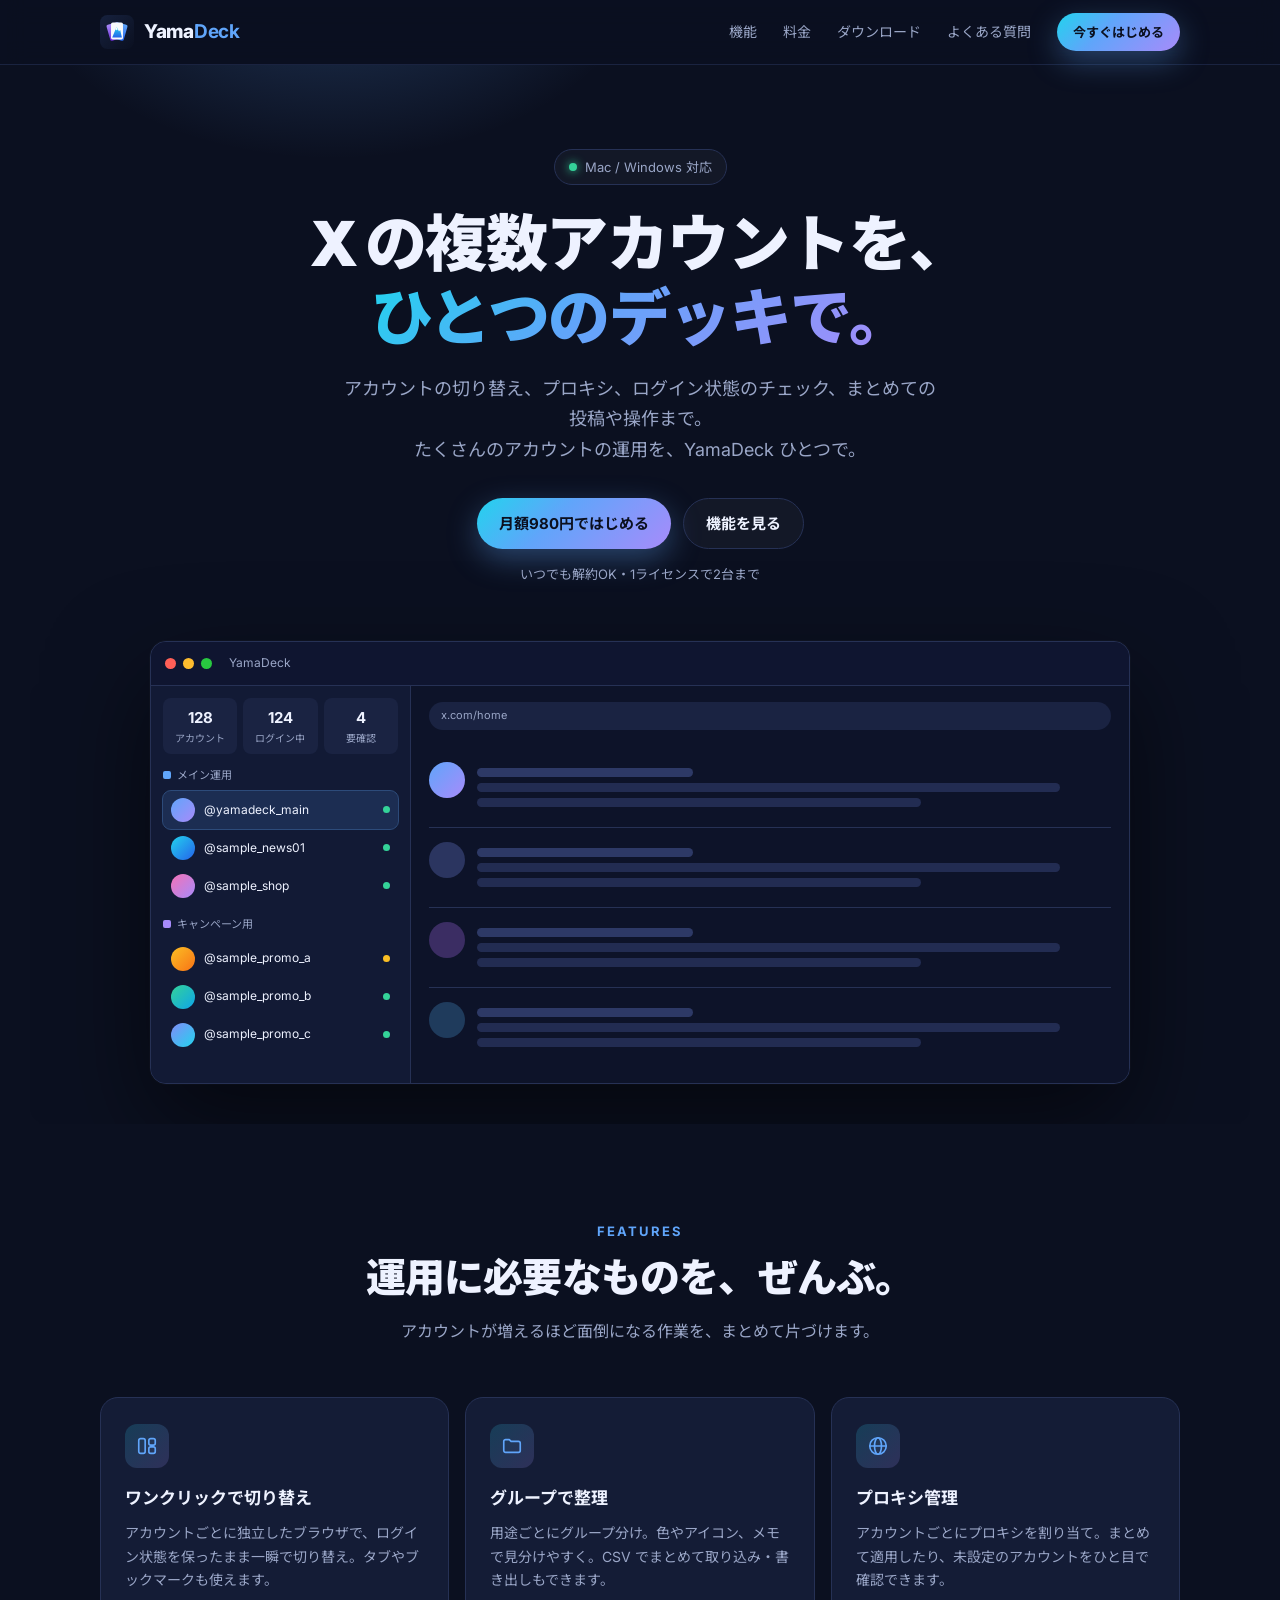
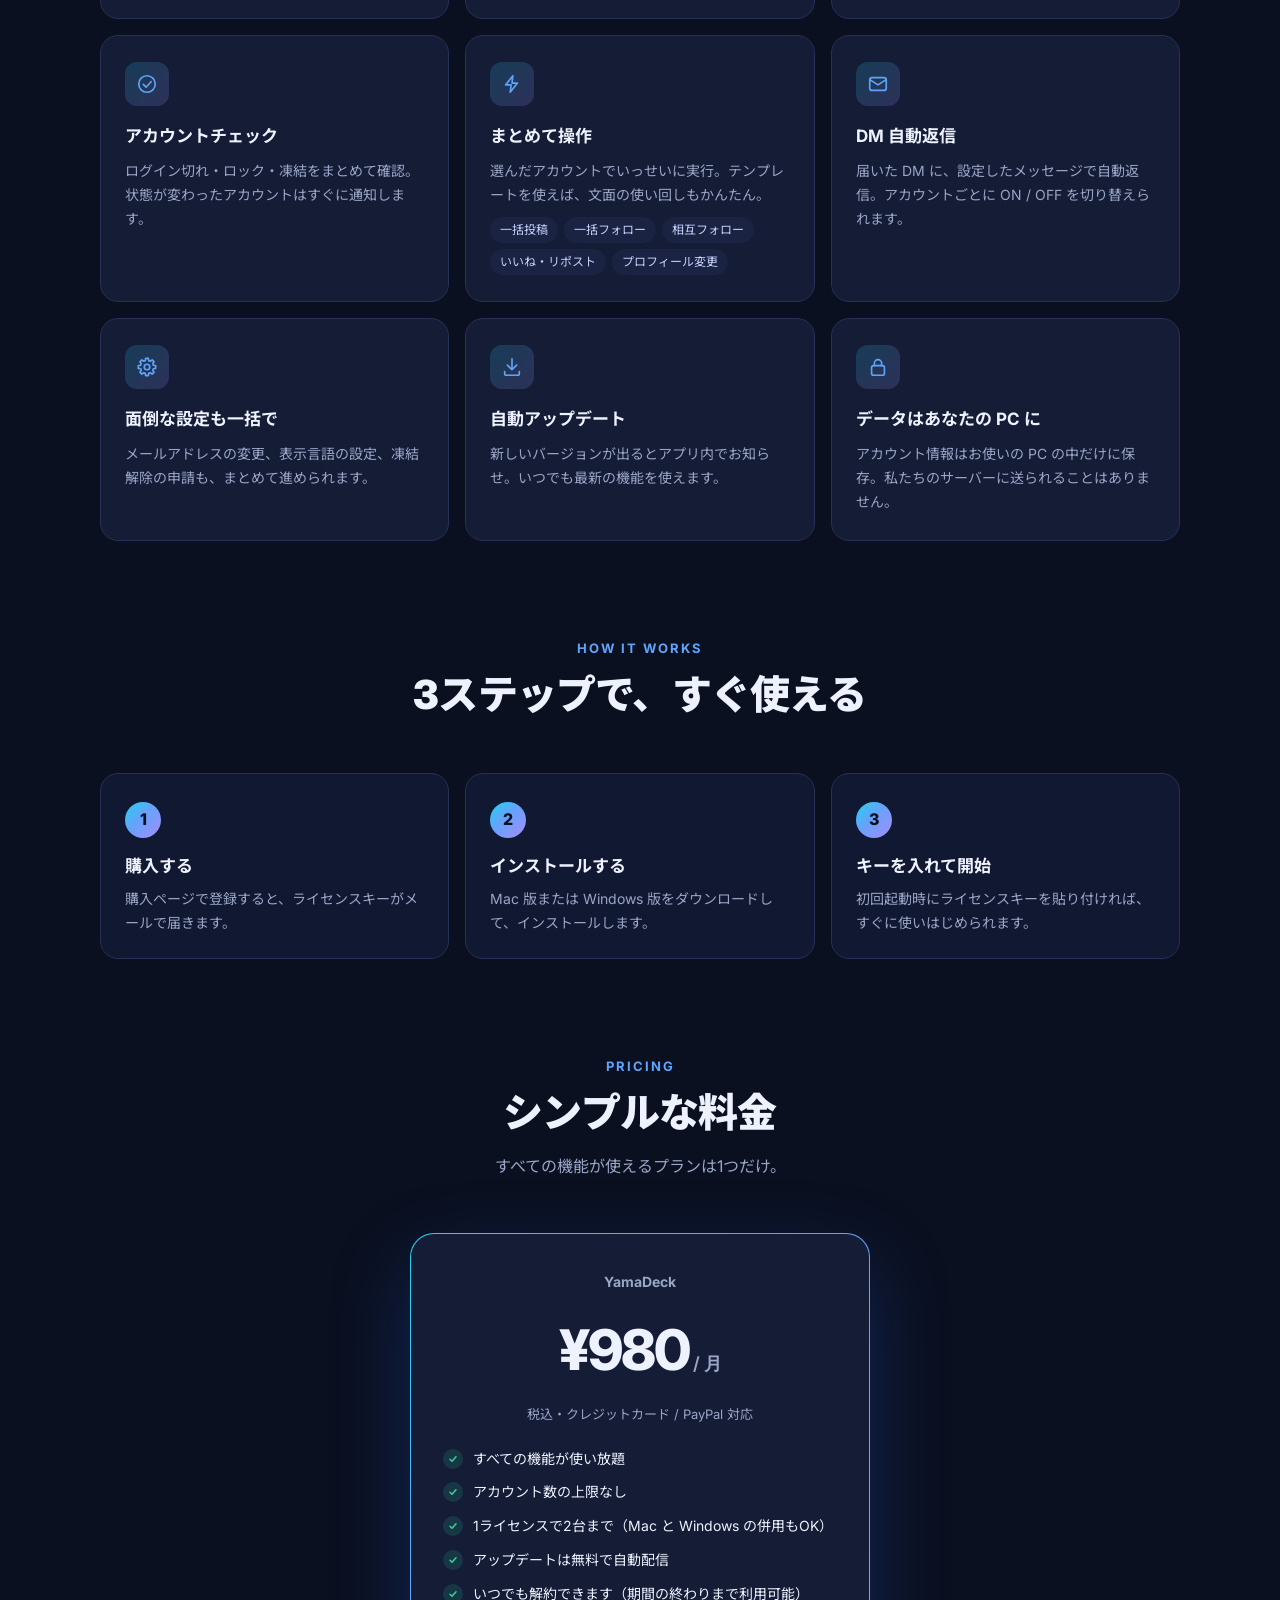
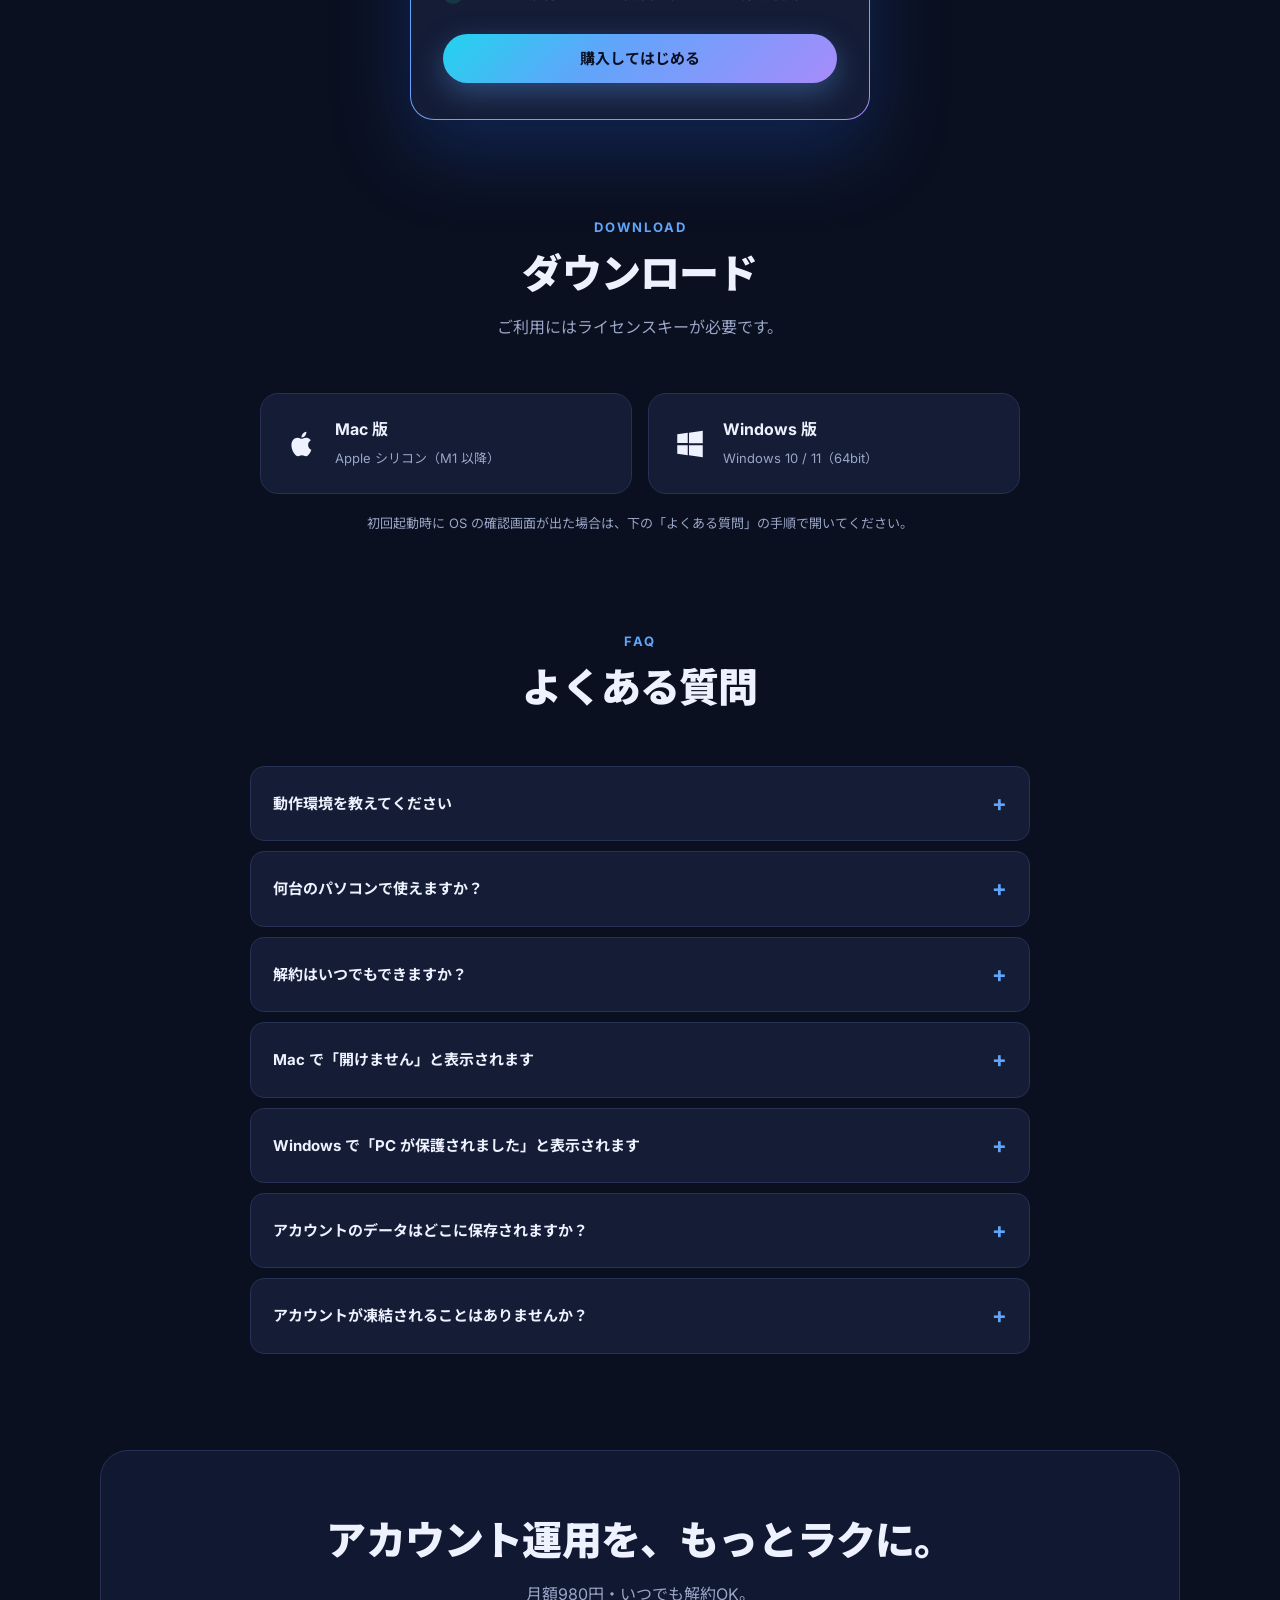
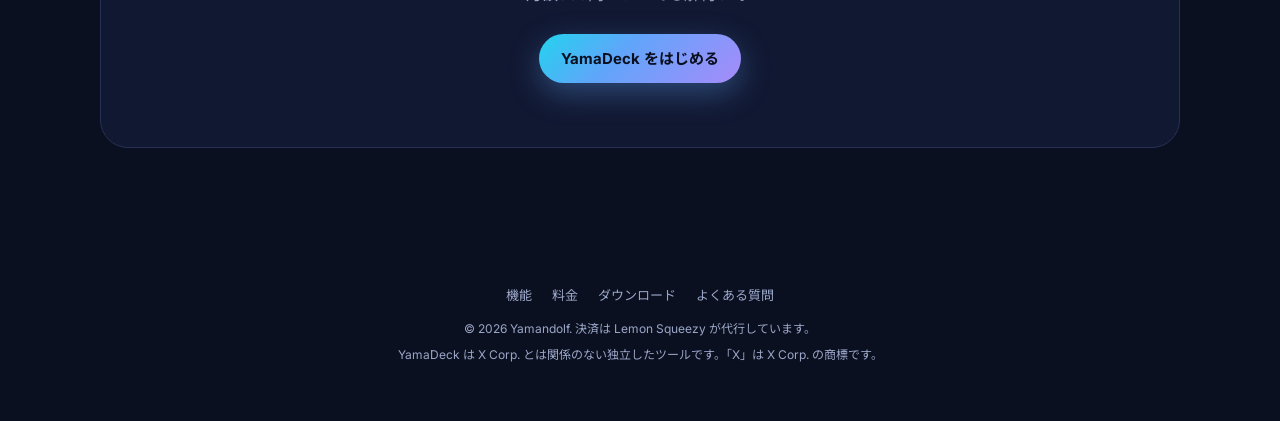
==== index.html @ 0f922090 "YamaDeck 紹介ページを追加 Co-Authored-By: Claude Opus 5.5 <noreply@anthropic.com>" ====
<!doctype html>
<html lang="ja">
<head>
  <meta charset="utf-8" />
  <meta name="viewport" content="width=device-width, initial-scale=1" />
  <title>YamaDeck｜X の複数アカウントを、ひとつのデッキで。</title>
  <meta name="description" content="YamaDeck は X（旧Twitter）の複数アカウントをまとめて管理できるデスクトップアプリです。アカウントごとに独立したブラウザ、プロキシ管理、アカウントチェック、一括投稿・一括操作に対応。月額980円。" />

  <!-- X（Twitter）・SNS でリンクを貼ったときのカード表示 -->
  <meta property="og:type" content="website" />
  <meta property="og:title" content="YamaDeck｜X の複数アカウントを、ひとつのデッキで。" />
  <meta property="og:description" content="アカウント切り替え・プロキシ・アカウントチェック・一括操作をひとつのアプリに。Mac / Windows 対応、月額980円。" />
  <meta property="og:url" content="https://yamatobusiness.github.io/yamadeck/" />
  <meta property="og:image" content="https://yamatobusiness.github.io/yamadeck/og.png" />
  <meta name="twitter:card" content="summary_large_image" />
  <link rel="icon" type="image/png" href="icon.png" />

  <link rel="preconnect" href="https://fonts.googleapis.com" />
  <link rel="preconnect" href="https://fonts.gstatic.com" crossorigin />
  <link href="https://fonts.googleapis.com/css2?family=Inter:wght@500;700;800&family=Noto+Sans+JP:wght@400;500;700;900&display=swap" rel="stylesheet" />

  <style>
    :root {
      --bg: #0b1020;
      --bg-2: #111832;
      --panel: #141c36;
      --panel-2: #1a2342;
      --line: #263155;
      --text: #eef2ff;
      --sub: #9aa6c7;
      --blue: #60a5fa;
      --blue-d: #2563eb;
      --violet: #a78bfa;
      --cyan: #22d3ee;
      --green: #34d399;
      --grad: linear-gradient(135deg, #22d3ee 0%, #60a5fa 40%, #a78bfa 100%);
      --radius: 18px;
      --maxw: 1120px;
    }
    * { box-sizing: border-box; }
    html { scroll-behavior: smooth; }
    body {
      margin: 0;
      background: var(--bg);
      color: var(--text);
      font-family: "Inter", "Noto Sans JP", -apple-system, BlinkMacSystemFont, "Hiragino Sans", "Segoe UI", sans-serif;
      line-height: 1.7;
      -webkit-font-smoothing: antialiased;
    }
    a { color: inherit; text-decoration: none; }
    /* 日本語の見出しを文節で改行（対応ブラウザのみ） */
    h1, h2, h3, .lead, .sec-head p { word-break: auto-phrase; }
    img { max-width: 100%; display: block; }
    .wrap { max-width: var(--maxw); margin: 0 auto; padding: 0 20px; }

    /* ── ヘッダー ───────────────────────────── */
    header {
      position: sticky; top: 0; z-index: 10;
      background: rgba(11, 16, 32, .78);
      backdrop-filter: blur(12px);
      border-bottom: 1px solid rgba(38, 49, 85, .6);
    }
    .nav { display: flex; align-items: center; justify-content: space-between; height: 64px; }
    .brand { display: flex; align-items: center; gap: 10px; font-weight: 800; font-size: 19px; letter-spacing: -.3px; }
    .brand img { width: 34px; height: 34px; }
    .brand b { color: var(--blue); }
    .nav-links { display: flex; align-items: center; gap: 26px; font-size: 14px; color: var(--sub); }
    .nav-links a:hover { color: var(--text); }
    .btn {
      display: inline-flex; align-items: center; justify-content: center; gap: 8px;
      padding: 12px 22px; border-radius: 999px; font-weight: 700; font-size: 15px;
      transition: transform .15s, box-shadow .15s, background .15s;
      white-space: nowrap;
    }
    .btn:hover { transform: translateY(-1px); }
    .btn-primary { background: var(--grad); color: #0b1020; box-shadow: 0 10px 30px rgba(96, 165, 250, .35); }
    .btn-primary:hover { box-shadow: 0 14px 36px rgba(96, 165, 250, .5); }
    .btn-ghost { border: 1px solid var(--line); color: var(--text); background: rgba(255,255,255,.03); }
    .btn-ghost:hover { background: rgba(255,255,255,.07); }
    .btn-sm { padding: 8px 16px; font-size: 13px; }
    .btn svg { width: 18px; height: 18px; }

    /* ── ヒーロー ───────────────────────────── */
    .hero { position: relative; overflow: hidden; padding: 84px 0 40px; }
    .hero::before {
      content: ""; position: absolute; inset: -40% -10% auto; height: 760px; z-index: -1;
      background:
        radial-gradient(closest-side at 30% 40%, rgba(96,165,250,.28), transparent 70%),
        radial-gradient(closest-side at 72% 30%, rgba(167,139,250,.24), transparent 70%);
    }
    .hero-grid { display: grid; grid-template-columns: 1fr; gap: 48px; align-items: center; text-align: center; }
    .pill {
      display: inline-flex; align-items: center; gap: 8px;
      padding: 6px 14px; border-radius: 999px; font-size: 13px; color: var(--sub);
      border: 1px solid var(--line); background: rgba(255,255,255,.03);
    }
    .pill i { width: 8px; height: 8px; border-radius: 50%; background: var(--green); box-shadow: 0 0 10px var(--green); }
    h1 {
      margin: 22px 0 18px; font-size: clamp(27px, 7vw, 62px); line-height: 1.2;
      font-weight: 900; letter-spacing: -1.5px;
    }
    h1 .g { background: var(--grad); -webkit-background-clip: text; background-clip: text; color: transparent; }
    .lead { margin: 0 auto; max-width: 640px; color: var(--sub); font-size: clamp(15px, 2vw, 18px); }
    .cta { display: flex; flex-wrap: wrap; justify-content: center; gap: 12px; margin-top: 32px; }
    .cta-note { margin-top: 14px; font-size: 13px; color: var(--sub); }

    /* アプリ画面のイメージ（実データではなくサンプル） */
    .mock {
      width: 100%; margin: 8px auto 0; max-width: 980px; text-align: left;
      border-radius: 16px; overflow: hidden; border: 1px solid var(--line);
      background: var(--panel); box-shadow: 0 40px 100px rgba(0,0,0,.55), 0 0 0 1px rgba(255,255,255,.02);
    }
    .mock-bar { display: flex; align-items: center; gap: 7px; padding: 11px 14px; background: #0f1530; border-bottom: 1px solid var(--line); }
    .mock-bar span { width: 11px; height: 11px; border-radius: 50%; background: #3a4468; }
    .mock-bar span:nth-child(1) { background: #ff5f57; } .mock-bar span:nth-child(2) { background: #febc2e; } .mock-bar span:nth-child(3) { background: #28c840; }
    .mock-bar em { margin-left: 10px; font-style: normal; font-size: 12px; color: var(--sub); }
    .mock-body { display: grid; grid-template-columns: 260px 1fr; min-height: 380px; }
    .mock-side { border-right: 1px solid var(--line); padding: 12px; background: #121a35; }
    .mock-stats { display: flex; gap: 6px; margin-bottom: 12px; }
    .mock-stats div { flex: 1; text-align: center; padding: 7px 0; border-radius: 8px; background: var(--panel-2); font-size: 10px; color: var(--sub); }
    .mock-stats b { display: block; font-size: 15px; color: var(--text); font-family: Inter, sans-serif; }
    .mock-group { margin: 10px 0 6px; font-size: 11px; color: var(--sub); display: flex; align-items: center; gap: 6px; }
    .mock-group::before { content: ""; width: 8px; height: 8px; border-radius: 2px; background: var(--g, var(--blue)); }
    .mock-acc { display: flex; align-items: center; gap: 9px; padding: 7px 8px; border-radius: 8px; font-size: 12px; }
    .mock-acc.on { background: rgba(96,165,250,.14); outline: 1px solid rgba(96,165,250,.35); }
    .mock-acc .av { width: 24px; height: 24px; border-radius: 50%; background: var(--a, #334); flex-shrink: 0; }
    .mock-acc .nm { flex: 1; min-width: 0; overflow: hidden; text-overflow: ellipsis; white-space: nowrap; }
    .mock-acc .st { width: 7px; height: 7px; border-radius: 50%; background: var(--green); }
    .mock-acc .st.warn { background: #fbbf24; }
    .mock-main { padding: 16px 18px; background: #0d1329; }
    .mock-url { height: 28px; border-radius: 999px; background: var(--panel-2); margin-bottom: 18px; display: flex; align-items: center; padding: 0 12px; font-size: 11px; color: var(--sub); }
    .sk { border-bottom: 1px solid var(--line); padding: 14px 0; display: flex; gap: 12px; }
    .sk .av { width: 36px; height: 36px; border-radius: 50%; background: var(--a, #2b3560); flex-shrink: 0; }
    .sk .ln { flex: 1; }
    .sk .ln i { display: block; height: 9px; border-radius: 5px; background: #222c52; margin: 6px 0; }
    .sk .ln i:first-child { width: 34%; background: #2d3966; }
    .sk .ln i:nth-child(2) { width: 92%; } .sk .ln i:nth-child(3) { width: 70%; }

    /* ── セクション共通 ─────────────────────── */
    section { padding: 96px 0; }
    .sec-head { text-align: center; max-width: 720px; margin: 0 auto 52px; }
    .eyebrow { font-size: 13px; font-weight: 700; letter-spacing: 2px; color: var(--blue); text-transform: uppercase; font-family: Inter, sans-serif; }
    h2 { margin: 10px 0 14px; font-size: clamp(26px, 4vw, 40px); line-height: 1.3; font-weight: 900; letter-spacing: -.8px; }
    .sec-head p { margin: 0; color: var(--sub); }

    /* 機能 */
    .features { display: grid; grid-template-columns: repeat(3, 1fr); gap: 16px; }
    @media (max-width: 960px) { .features { grid-template-columns: repeat(2, 1fr); } }
    @media (max-width: 620px) { .features { grid-template-columns: 1fr; } }
    .feat {
      padding: 26px 24px; border-radius: var(--radius); background: var(--panel);
      border: 1px solid var(--line); transition: border-color .2s, transform .2s;
    }
    .feat:hover { border-color: rgba(96,165,250,.5); transform: translateY(-2px); }
    .feat .ic {
      width: 44px; height: 44px; border-radius: 12px; display: grid; place-items: center; margin-bottom: 16px;
      background: linear-gradient(135deg, rgba(34,211,238,.18), rgba(167,139,250,.18)); color: var(--blue);
    }
    .feat .ic svg { width: 22px; height: 22px; }
    .feat h3 { margin: 0 0 8px; font-size: 17px; }
    .feat p { margin: 0; font-size: 14px; color: var(--sub); }
    .feat ul { margin: 10px 0 0; padding: 0; list-style: none; display: flex; flex-wrap: wrap; gap: 6px; }
    .feat li { font-size: 12px; padding: 3px 10px; border-radius: 999px; background: var(--panel-2); color: #c7d2fe; }

    /* 手順 */
    .steps { display: grid; grid-template-columns: repeat(auto-fit, minmax(240px, 1fr)); gap: 16px; counter-reset: s; }
    .step { position: relative; padding: 28px 24px 24px; border-radius: var(--radius); background: var(--bg-2); border: 1px solid var(--line); }
    .step::before {
      counter-increment: s; content: counter(s);
      display: grid; place-items: center; width: 36px; height: 36px; border-radius: 50%;
      background: var(--grad); color: #0b1020; font-weight: 800; font-family: Inter, sans-serif; margin-bottom: 14px;
    }
    .step h3 { margin: 0 0 6px; font-size: 17px; }
    .step p { margin: 0; color: var(--sub); font-size: 14px; }

    /* 料金 */
    .price-card {
      max-width: 460px; margin: 0 auto; padding: 36px 32px; border-radius: 24px; text-align: center;
      background: linear-gradient(var(--panel), var(--panel)) padding-box, var(--grad) border-box;
      border: 1.5px solid transparent; box-shadow: 0 30px 80px rgba(37, 99, 235, .25);
    }
    .price-card .plan { font-weight: 700; color: var(--sub); font-size: 14px; }
    .price { margin: 10px 0 4px; font-family: Inter, sans-serif; font-weight: 800; font-size: 56px; letter-spacing: -2px; }
    .price small { font-size: 18px; font-weight: 600; color: var(--sub); letter-spacing: 0; }
    .price-note { color: var(--sub); font-size: 13px; margin-bottom: 22px; }
    .check { list-style: none; padding: 0; margin: 0 0 28px; text-align: left; display: grid; gap: 10px; }
    .check li { display: flex; gap: 10px; font-size: 14px; }
    .check li::before {
      content: ""; flex-shrink: 0; width: 20px; height: 20px; margin-top: 2px; border-radius: 50%;
      background: rgba(52,211,153,.15) url("data:image/svg+xml,%3Csvg xmlns='http://www.w3.org/2000/svg' viewBox='0 0 24 24' fill='none' stroke='%2334d399' stroke-width='3' stroke-linecap='round' stroke-linejoin='round'%3E%3Cpath d='M6 12.5l4 4 8-9'/%3E%3C/svg%3E") center/12px no-repeat;
    }
    .price-card .btn { width: 100%; }

    /* ダウンロード */
    .dl { display: grid; grid-template-columns: repeat(auto-fit, minmax(260px, 1fr)); gap: 16px; max-width: 760px; margin: 0 auto; }
    .dl a {
      display: flex; align-items: center; gap: 16px; padding: 22px 24px; border-radius: var(--radius);
      background: var(--panel); border: 1px solid var(--line); transition: border-color .2s;
    }
    .dl a:hover { border-color: rgba(96,165,250,.6); }
    .dl svg { width: 34px; height: 34px; flex-shrink: 0; color: var(--text); }
    .dl b { display: block; font-size: 16px; }
    .dl span { font-size: 13px; color: var(--sub); }
    .dl-note { max-width: 760px; margin: 18px auto 0; font-size: 13px; color: var(--sub); text-align: center; }

    /* FAQ */
    .faq { max-width: 780px; margin: 0 auto; display: grid; gap: 10px; }
    details { border-radius: 14px; background: var(--panel); border: 1px solid var(--line); padding: 0 22px; }
    summary {
      cursor: pointer; list-style: none; padding: 18px 0; font-weight: 700; font-size: 15px;
      display: flex; justify-content: space-between; align-items: center; gap: 16px;
    }
    summary::-webkit-details-marker { display: none; }
    summary::after { content: "+"; font-size: 22px; color: var(--blue); transition: transform .2s; }
    details[open] summary::after { transform: rotate(45deg); }
    details p { margin: 0 0 18px; color: var(--sub); font-size: 14px; }

    /* 最後の CTA */
    .final {
      text-align: center; padding: 64px 24px; border-radius: 28px;
      background: radial-gradient(closest-side at 50% 0%, rgba(96,165,250,.25), transparent), var(--bg-2);
      border: 1px solid var(--line);
    }
    .final h2 { margin-top: 0; }
    .final p { color: var(--sub); margin: 0 0 26px; }

    footer { padding: 40px 0 56px; color: var(--sub); font-size: 12px; text-align: center; }
    footer .links { display: flex; justify-content: center; flex-wrap: wrap; gap: 20px; margin-bottom: 12px; font-size: 13px; }
    footer a:hover { color: var(--text); }

    /* ── スマホ ─────────────────────────────── */
    @media (max-width: 760px) {
      .nav-links a:not(.btn) { display: none; }
      .hero { padding-top: 56px; }
      .mock-body { grid-template-columns: 1fr; }
      .mock-main { display: none; }
      section { padding: 72px 0; }
      .price { font-size: 48px; }
    }
  </style>
</head>
<body>

<header>
  <div class="wrap nav">
    <a class="brand" href="#"><img src="logo.svg" alt="" /><span>Yama<b>Deck</b></span></a>
    <nav class="nav-links">
      <a href="#features">機能</a>
      <a href="#price">料金</a>
      <a href="#download">ダウンロード</a>
      <a href="#faq">よくある質問</a>
      <a class="btn btn-primary btn-sm" href="https://yamandolf.lemonsqueezy.com/checkout/buy/c8f4e047-52f2-4eb7-a67c-2184bd9d6c29" data-checkout>今すぐはじめる</a>
    </nav>
  </div>
</header>

<main>
  <!-- ヒーロー -->
  <div class="hero">
    <div class="wrap hero-grid">
      <div>
        <span class="pill"><i></i>Mac / Windows 対応</span>
        <h1>X の複数アカウントを、<br /><span class="g">ひとつのデッキで。</span></h1>
        <p class="lead">アカウントの切り替え、プロキシ、ログイン状態のチェック、まとめての投稿や操作まで。<br />たくさんのアカウントの運用を、YamaDeck ひとつで。</p>
        <div class="cta">
          <a class="btn btn-primary" href="https://yamandolf.lemonsqueezy.com/checkout/buy/c8f4e047-52f2-4eb7-a67c-2184bd9d6c29" data-checkout>月額980円ではじめる</a>
          <a class="btn btn-ghost" href="#features">機能を見る</a>
        </div>
        <div class="cta-note">いつでも解約OK・1ライセンスで2台まで</div>
      </div>

      <!-- アプリ画面のイメージ（サンプル表示） -->
      <div class="mock" aria-hidden="true">
        <div class="mock-bar"><span></span><span></span><span></span><em>YamaDeck</em></div>
        <div class="mock-body">
          <div class="mock-side">
            <div class="mock-stats">
              <div><b>128</b>アカウント</div>
              <div><b>124</b>ログイン中</div>
              <div><b>4</b>要確認</div>
            </div>
            <div class="mock-group" style="--g:#60a5fa">メイン運用</div>
            <div class="mock-acc on"><span class="av" style="--a:linear-gradient(135deg,#60a5fa,#a78bfa)"></span><span class="nm">@yamadeck_main</span><span class="st"></span></div>
            <div class="mock-acc"><span class="av" style="--a:linear-gradient(135deg,#22d3ee,#2563eb)"></span><span class="nm">@sample_news01</span><span class="st"></span></div>
            <div class="mock-acc"><span class="av" style="--a:linear-gradient(135deg,#f472b6,#a78bfa)"></span><span class="nm">@sample_shop</span><span class="st"></span></div>
            <div class="mock-group" style="--g:#a78bfa">キャンペーン用</div>
            <div class="mock-acc"><span class="av" style="--a:linear-gradient(135deg,#fbbf24,#f97316)"></span><span class="nm">@sample_promo_a</span><span class="st warn"></span></div>
            <div class="mock-acc"><span class="av" style="--a:linear-gradient(135deg,#34d399,#0ea5e9)"></span><span class="nm">@sample_promo_b</span><span class="st"></span></div>
            <div class="mock-acc"><span class="av" style="--a:linear-gradient(135deg,#818cf8,#22d3ee)"></span><span class="nm">@sample_promo_c</span><span class="st"></span></div>
          </div>
          <div class="mock-main">
            <div class="mock-url">x.com/home</div>
            <div class="sk"><span class="av" style="--a:linear-gradient(135deg,#60a5fa,#a78bfa)"></span><div class="ln"><i></i><i></i><i></i></div></div>
            <div class="sk"><span class="av"></span><div class="ln"><i></i><i></i><i></i></div></div>
            <div class="sk"><span class="av" style="--a:#3b2d63"></span><div class="ln"><i></i><i></i><i></i></div></div>
            <div class="sk" style="border:0"><span class="av" style="--a:#1f3b5c"></span><div class="ln"><i></i><i></i><i></i></div></div>
          </div>
        </div>
      </div>
    </div>
  </div>

  <!-- 機能 -->
  <section id="features">
    <div class="wrap">
      <div class="sec-head">
        <div class="eyebrow">Features</div>
        <h2>運用に必要なものを、ぜんぶ。</h2>
        <p>アカウントが増えるほど面倒になる作業を、まとめて片づけます。</p>
      </div>
      <div class="features">
        <div class="feat">
          <div class="ic"><svg viewBox="0 0 24 24" fill="none" stroke="currentColor" stroke-width="1.8" stroke-linecap="round" stroke-linejoin="round"><rect x="3" y="4" width="7" height="16" rx="2"/><rect x="14" y="4" width="7" height="7" rx="2"/><rect x="14" y="13" width="7" height="7" rx="2"/></svg></div>
          <h3>ワンクリックで切り替え</h3>
          <p>アカウントごとに独立したブラウザで、ログイン状態を保ったまま一瞬で切り替え。タブやブックマークも使えます。</p>
        </div>
        <div class="feat">
          <div class="ic"><svg viewBox="0 0 24 24" fill="none" stroke="currentColor" stroke-width="1.8" stroke-linecap="round" stroke-linejoin="round"><path d="M3 7a2 2 0 0 1 2-2h4l2 2h8a2 2 0 0 1 2 2v8a2 2 0 0 1-2 2H5a2 2 0 0 1-2-2z"/></svg></div>
          <h3>グループで整理</h3>
          <p>用途ごとにグループ分け。色やアイコン、メモで見分けやすく。CSV でまとめて取り込み・書き出しもできます。</p>
        </div>
        <div class="feat">
          <div class="ic"><svg viewBox="0 0 24 24" fill="none" stroke="currentColor" stroke-width="1.8" stroke-linecap="round" stroke-linejoin="round"><circle cx="12" cy="12" r="9"/><ellipse cx="12" cy="12" rx="3.8" ry="9"/><path d="M3 12h18"/></svg></div>
          <h3>プロキシ管理</h3>
          <p>アカウントごとにプロキシを割り当て。まとめて適用したり、未設定のアカウントをひと目で確認できます。</p>
        </div>
        <div class="feat">
          <div class="ic"><svg viewBox="0 0 24 24" fill="none" stroke="currentColor" stroke-width="1.8" stroke-linecap="round" stroke-linejoin="round"><circle cx="12" cy="12" r="9"/><path d="M8 12.5l3 3 5.5-6"/></svg></div>
          <h3>アカウントチェック</h3>
          <p>ログイン切れ・ロック・凍結をまとめて確認。状態が変わったアカウントはすぐに通知します。</p>
        </div>
        <div class="feat">
          <div class="ic"><svg viewBox="0 0 24 24" fill="none" stroke="currentColor" stroke-width="1.8" stroke-linecap="round" stroke-linejoin="round"><path d="M13 3L5 13h6l-1 8 8-10h-6z"/></svg></div>
          <h3>まとめて操作</h3>
          <p>選んだアカウントでいっせいに実行。テンプレートを使えば、文面の使い回しもかんたん。</p>
          <ul><li>一括投稿</li><li>一括フォロー</li><li>相互フォロー</li><li>いいね・リポスト</li><li>プロフィール変更</li></ul>
        </div>
        <div class="feat">
          <div class="ic"><svg viewBox="0 0 24 24" fill="none" stroke="currentColor" stroke-width="1.8" stroke-linecap="round" stroke-linejoin="round"><rect x="3" y="5" width="18" height="14" rx="2.5"/><path d="M3.5 7.5L12 13l8.5-5.5"/></svg></div>
          <h3>DM 自動返信</h3>
          <p>届いた DM に、設定したメッセージで自動返信。アカウントごとに ON / OFF を切り替えられます。</p>
        </div>
        <div class="feat">
          <div class="ic"><svg viewBox="0 0 24 24" fill="none" stroke="currentColor" stroke-width="1.8" stroke-linecap="round" stroke-linejoin="round"><path d="M18.95 10.14L21.48 10.5V13.5L18.95 13.86L18.24 15.6L19.77 17.64L17.64 19.77L15.6 18.24L13.86 18.95L13.5 21.48H10.5L10.14 18.95L8.4 18.24L6.36 19.77L4.23 17.64L5.76 15.6L5.05 13.86L2.52 13.5V10.5L5.05 10.14L5.76 8.4L4.23 6.36L6.36 4.23L8.4 5.76L10.14 5.05L10.5 2.52H13.5L13.86 5.05L15.6 5.76L17.64 4.23L19.77 6.36L18.24 8.4Z"/><circle cx="12" cy="12" r="3"/></svg></div>
          <h3>面倒な設定も一括で</h3>
          <p>メールアドレスの変更、表示言語の設定、凍結解除の申請も、まとめて進められます。</p>
        </div>
        <div class="feat">
          <div class="ic"><svg viewBox="0 0 24 24" fill="none" stroke="currentColor" stroke-width="1.8" stroke-linecap="round" stroke-linejoin="round"><path d="M12 3v12M7 10l5 5 5-5"/><path d="M4 17v2a2 2 0 0 0 2 2h12a2 2 0 0 0 2-2v-2"/></svg></div>
          <h3>自動アップデート</h3>
          <p>新しいバージョンが出るとアプリ内でお知らせ。いつでも最新の機能を使えます。</p>
        </div>
        <div class="feat">
          <div class="ic"><svg viewBox="0 0 24 24" fill="none" stroke="currentColor" stroke-width="1.8" stroke-linecap="round" stroke-linejoin="round"><rect x="5" y="10.5" width="14" height="10.5" rx="2.2"/><path d="M8 10.5V8a4 4 0 0 1 8 0v2.5"/></svg></div>
          <h3>データはあなたの PC に</h3>
          <p>アカウント情報はお使いの PC の中だけに保存。私たちのサーバーに送られることはありません。</p>
        </div>
      </div>
    </div>
  </section>

  <!-- はじめ方 -->
  <section style="padding-top:0">
    <div class="wrap">
      <div class="sec-head">
        <div class="eyebrow">How it works</div>
        <h2>3ステップで、すぐ使える</h2>
      </div>
      <div class="steps">
        <div class="step"><h3>購入する</h3><p>購入ページで登録すると、ライセンスキーがメールで届きます。</p></div>
        <div class="step"><h3>インストールする</h3><p>Mac 版または Windows 版をダウンロードして、インストールします。</p></div>
        <div class="step"><h3>キーを入れて開始</h3><p>初回起動時にライセンスキーを貼り付ければ、すぐに使いはじめられます。</p></div>
      </div>
    </div>
  </section>

  <!-- 料金 -->
  <section id="price" style="padding-top:0">
    <div class="wrap">
      <div class="sec-head">
        <div class="eyebrow">Pricing</div>
        <h2>シンプルな料金</h2>
        <p>すべての機能が使えるプランは1つだけ。</p>
      </div>
      <div class="price-card">
        <div class="plan">YamaDeck</div>
        <div class="price">¥980<small> / 月</small></div>
        <div class="price-note">税込・クレジットカード / PayPal 対応</div>
        <ul class="check">
          <li>すべての機能が使い放題</li>
          <li>アカウント数の上限なし</li>
          <li>1ライセンスで2台まで（Mac と Windows の併用もOK）</li>
          <li>アップデートは無料で自動配信</li>
          <li>いつでも解約できます（期間の終わりまで利用可能）</li>
        </ul>
        <a class="btn btn-primary" href="https://yamandolf.lemonsqueezy.com/checkout/buy/c8f4e047-52f2-4eb7-a67c-2184bd9d6c29" data-checkout>購入してはじめる</a>
      </div>
    </div>
  </section>

  <!-- ダウンロード -->
  <section id="download" style="padding-top:0">
    <div class="wrap">
      <div class="sec-head">
        <div class="eyebrow">Download</div>
        <h2>ダウンロード</h2>
        <p>ご利用にはライセンスキーが必要です。</p>
      </div>
      <div class="dl">
        <a href="https://github.com/yamatobusiness/yamadeck-releases/releases/latest/download/YamaDeck-mac-arm64.dmg">
          <svg viewBox="0 0 24 24" fill="currentColor"><path d="M16.37 12.6c-.02-2.2 1.8-3.26 1.88-3.31-1.03-1.5-2.62-1.7-3.18-1.73-1.35-.14-2.64.8-3.33.8-.69 0-1.74-.78-2.87-.76-1.47.02-2.83.86-3.59 2.18-1.53 2.66-.39 6.6 1.1 8.75.73 1.05 1.6 2.24 2.73 2.2 1.1-.05 1.51-.71 2.84-.71 1.32 0 1.7.71 2.86.69 1.18-.02 1.93-1.07 2.65-2.13.84-1.22 1.18-2.4 1.2-2.46-.03-.01-2.3-.88-2.32-3.5zM14.2 6.14c.6-.73 1.01-1.75.9-2.76-.87.04-1.92.58-2.54 1.31-.56.65-1.05 1.68-.92 2.67.97.08 1.96-.49 2.56-1.22z"/></svg>
          <div><b>Mac 版</b><span>Apple シリコン（M1 以降）</span></div>
        </a>
        <a href="https://github.com/yamatobusiness/yamadeck-releases/releases/latest/download/YamaDeck-Setup.exe">
          <svg viewBox="0 0 24 24" fill="currentColor"><path d="M3 5.1l7.4-1v7.2H3zm0 13.8l7.4 1v-7.1H3zm8.3 1.1L21 21.3v-8.5h-9.7zm0-15.9v7.3H21V2.7z"/></svg>
          <div><b>Windows 版</b><span>Windows 10 / 11（64bit）</span></div>
        </a>
      </div>
      <p class="dl-note">初回起動時に OS の確認画面が出た場合は、下の「よくある質問」の手順で開いてください。</p>
    </div>
  </section>

  <!-- FAQ -->
  <section id="faq" style="padding-top:0">
    <div class="wrap">
      <div class="sec-head">
        <div class="eyebrow">FAQ</div>
        <h2>よくある質問</h2>
      </div>
      <div class="faq">
        <details>
          <summary>動作環境を教えてください</summary>
          <p>Mac は Apple シリコン（M1 以降）、Windows は Windows 10 / 11（64bit）に対応しています。アカウントチェック機能には Google Chrome（Windows では Microsoft Edge でも可）を使います。</p>
        </details>
        <details>
          <summary>何台のパソコンで使えますか？</summary>
          <p>1つのライセンスで2台まで使えます。パソコンを買い替えるときは、アプリの「アプリ設定」→「ライセンス解除」をしてから、新しいパソコンで認証してください。</p>
        </details>
        <details>
          <summary>解約はいつでもできますか？</summary>
          <p>はい、購入完了メールのリンク（My Orders）からいつでも解約できます。解約後も、支払い済みの期間が終わるまではご利用いただけます。</p>
        </details>
        <details>
          <summary>Mac で「開けません」と表示されます</summary>
          <p>「システム設定」→「プライバシーとセキュリティ」を開き、画面下の方にある YamaDeck の「このまま開く」を押してください。初回だけの操作です。</p>
        </details>
        <details>
          <summary>Windows で「PC が保護されました」と表示されます</summary>
          <p>表示された画面の「詳細情報」を押し、「実行」を選んでください。初回だけの操作です。</p>
        </details>
        <details>
          <summary>アカウントのデータはどこに保存されますか？</summary>
          <p>お使いのパソコンの中だけに保存されます。ライセンスの確認とアップデートの確認以外で、外部と通信することはありません。</p>
        </details>
        <details>
          <summary>アカウントが凍結されることはありませんか？</summary>
          <p>YamaDeck はアカウントの管理と操作を効率化するツールで、凍結されないことを保証するものではありません。X の利用規約やルールに沿った運用をお願いします。</p>
        </details>
      </div>
    </div>
  </section>

  <!-- 最後の CTA -->
  <section style="padding-top:0">
    <div class="wrap">
      <div class="final">
        <h2>アカウント運用を、もっとラクに。</h2>
        <p>月額980円・いつでも解約OK。</p>
        <a class="btn btn-primary" href="https://yamandolf.lemonsqueezy.com/checkout/buy/c8f4e047-52f2-4eb7-a67c-2184bd9d6c29" data-checkout>YamaDeck をはじめる</a>
      </div>
    </div>
  </section>
</main>

<footer>
  <div class="wrap">
    <div class="links">
      <a href="#features">機能</a>
      <a href="#price">料金</a>
      <a href="#download">ダウンロード</a>
      <a href="#faq">よくある質問</a>
    </div>
    <div>© 2026 Yamandolf. 決済は Lemon Squeezy が代行しています。</div>
    <div style="margin-top:6px">YamaDeck は X Corp. とは関係のない独立したツールです。「X」は X Corp. の商標です。</div>
  </div>
</footer>

</body>
</html>
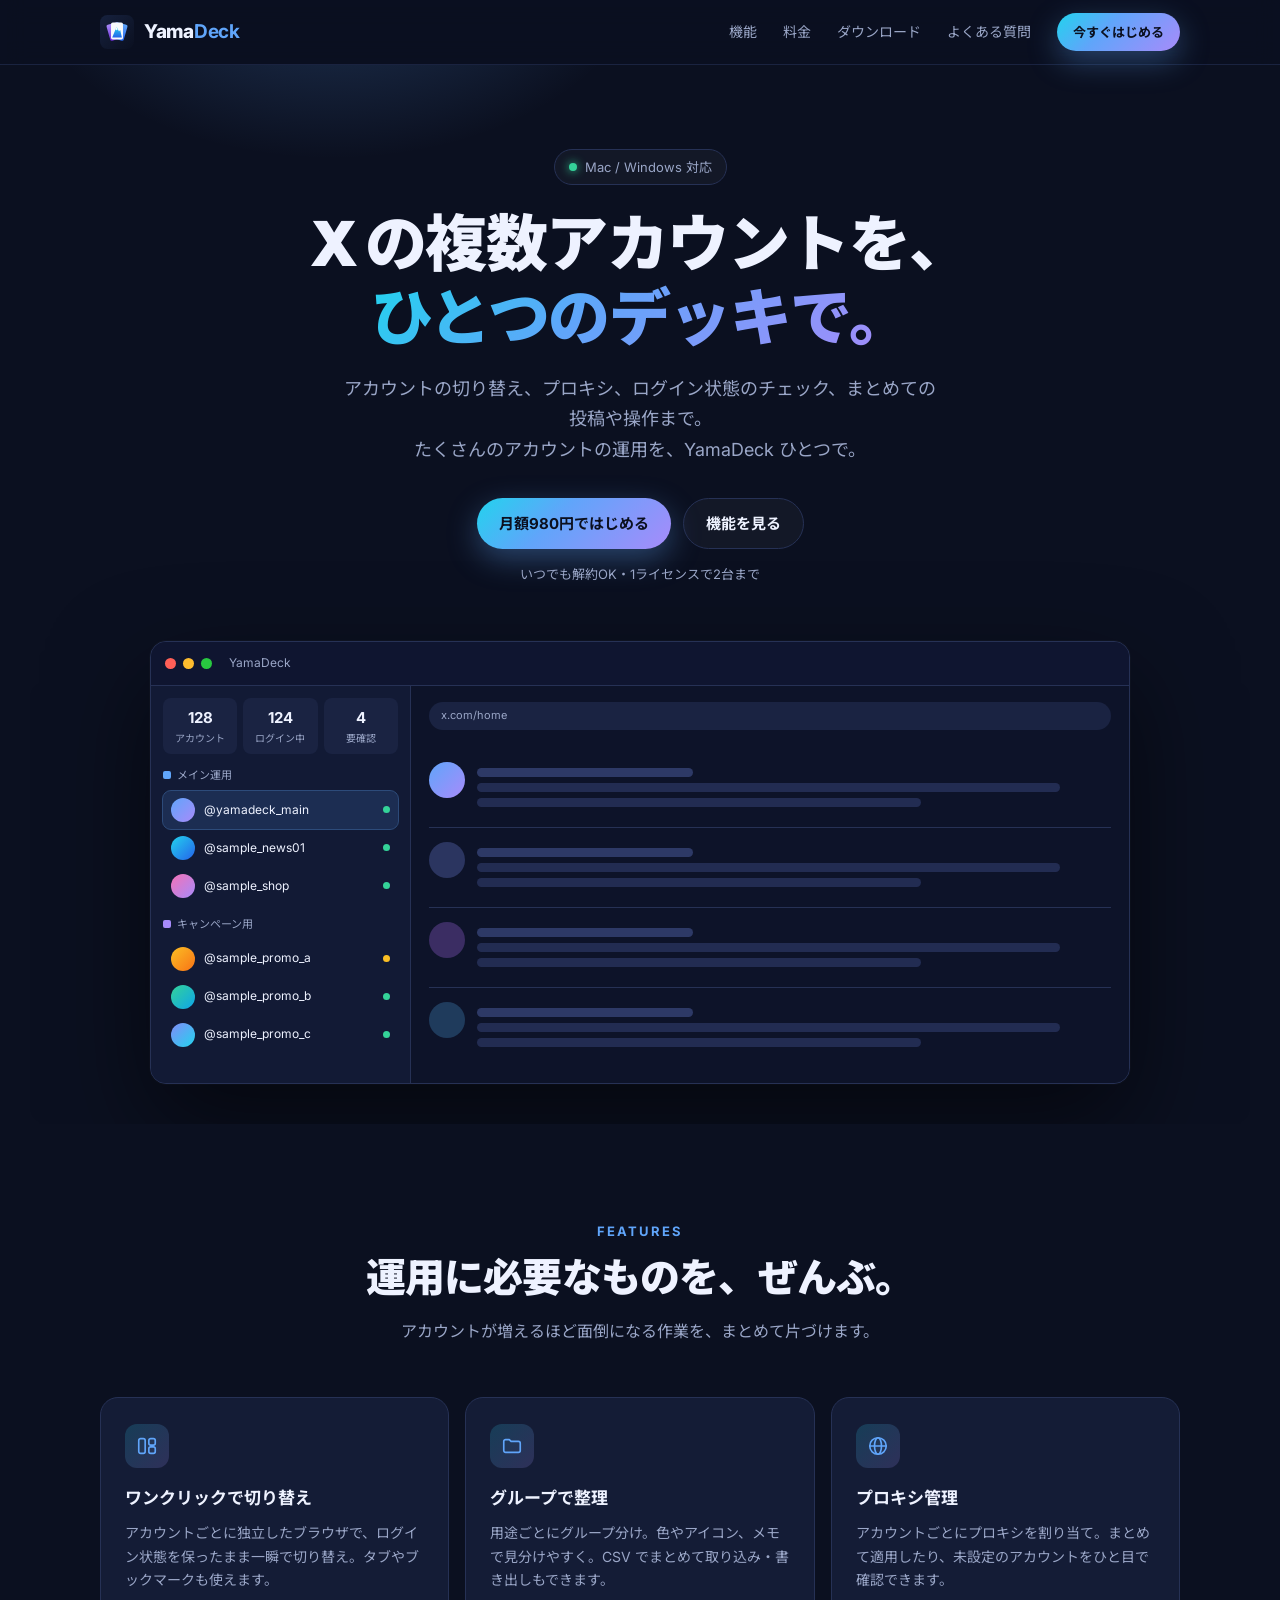
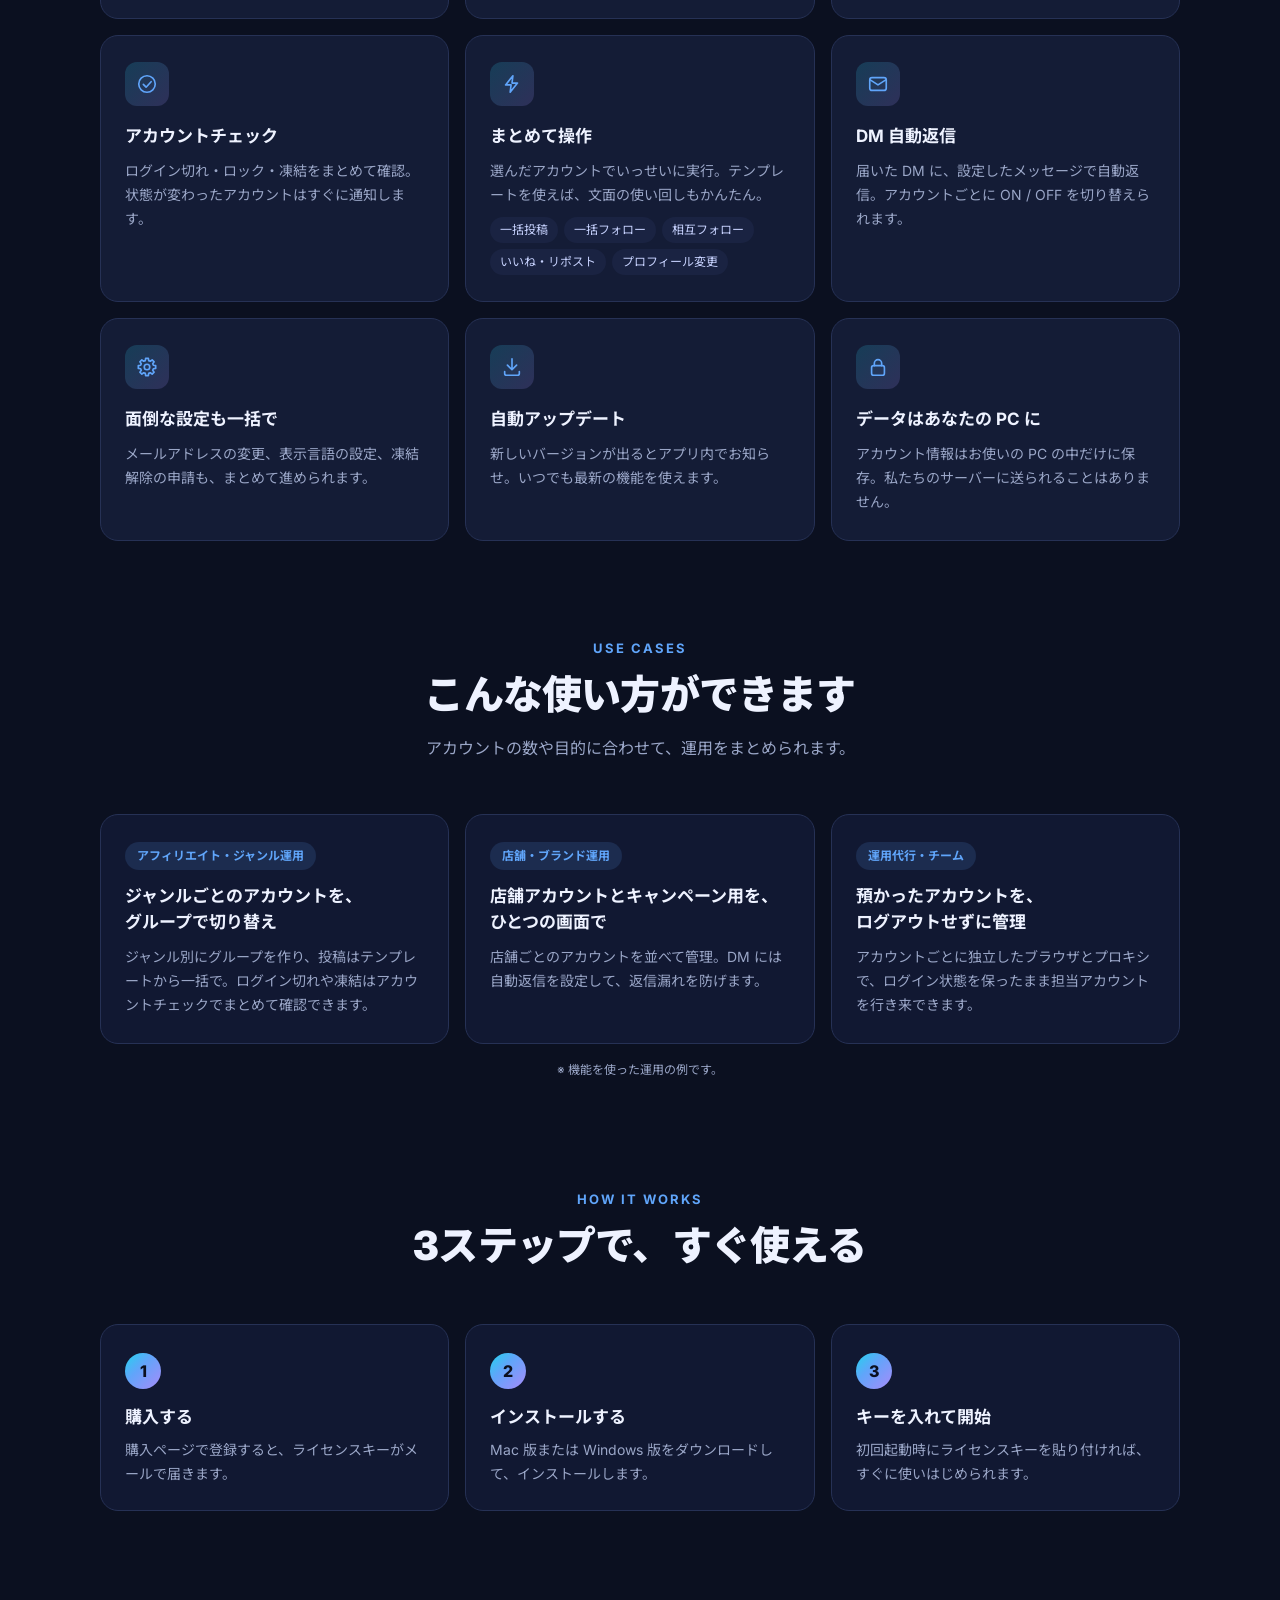
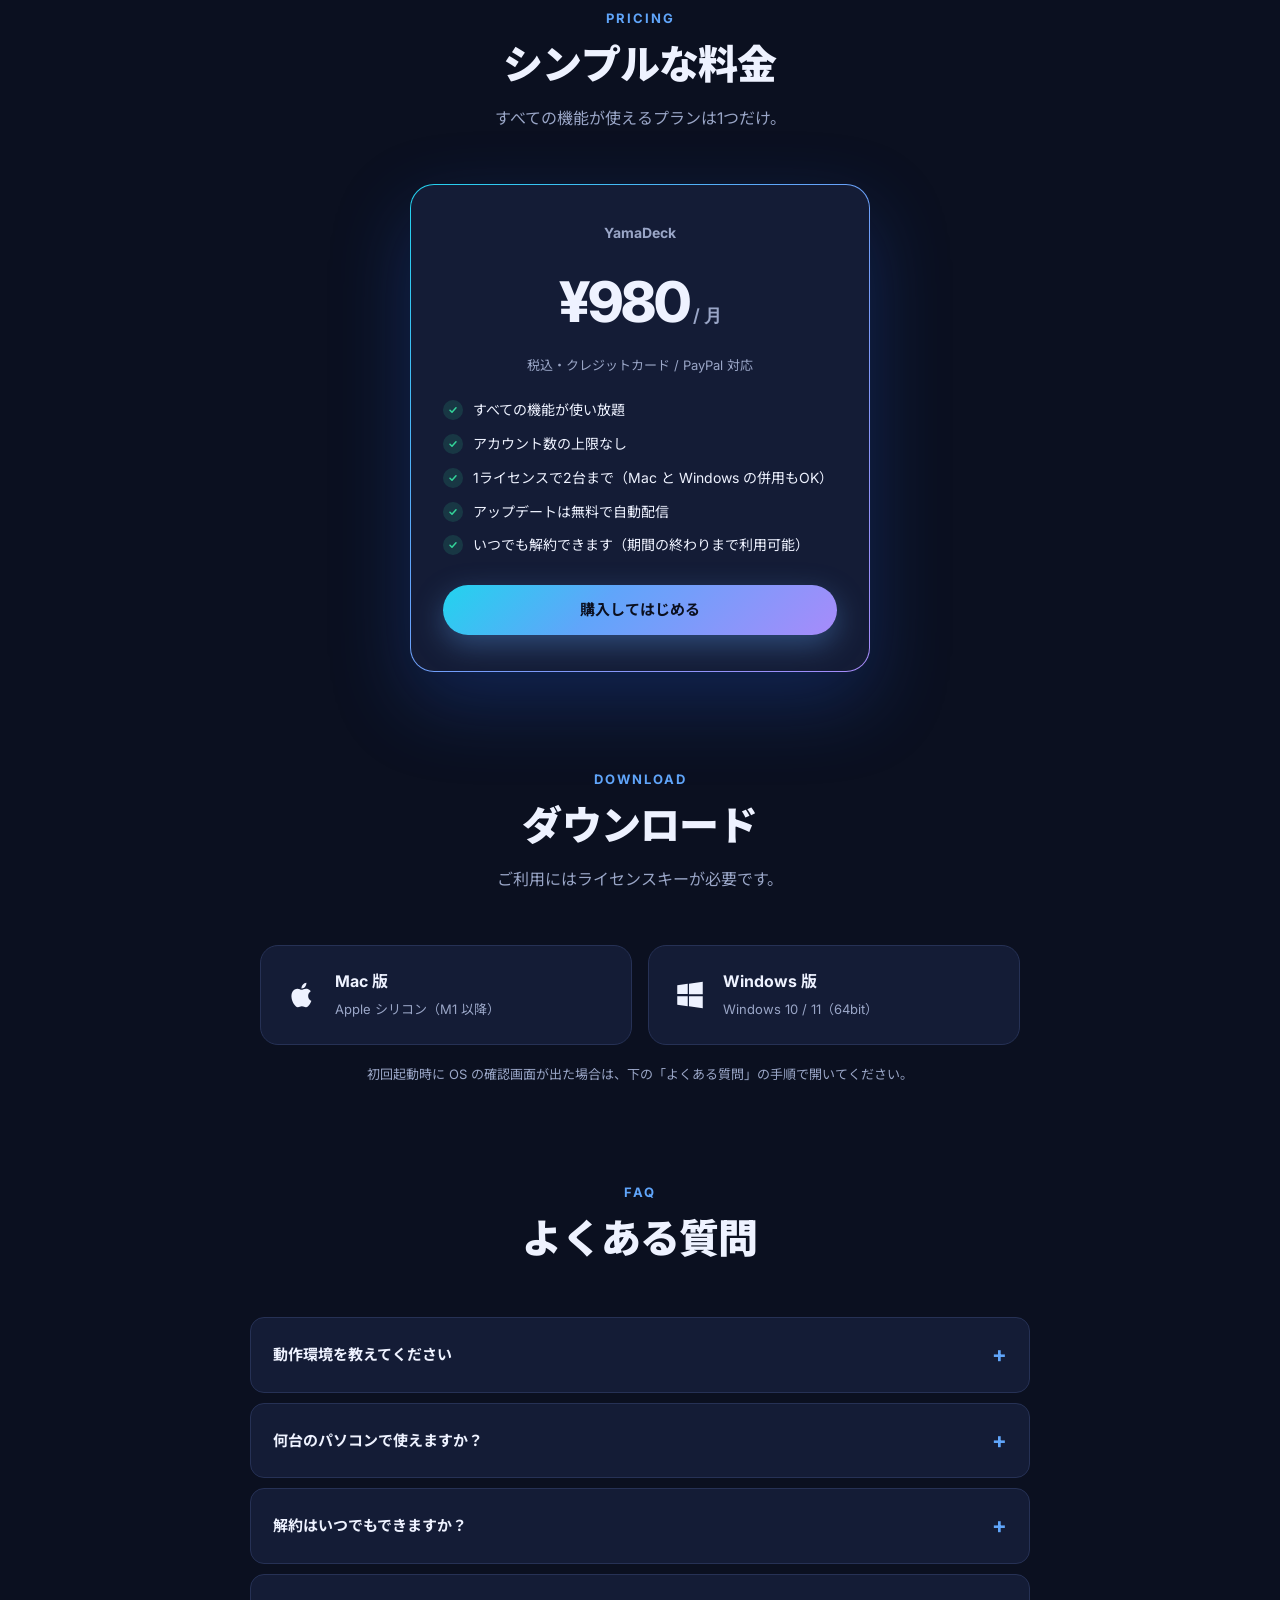
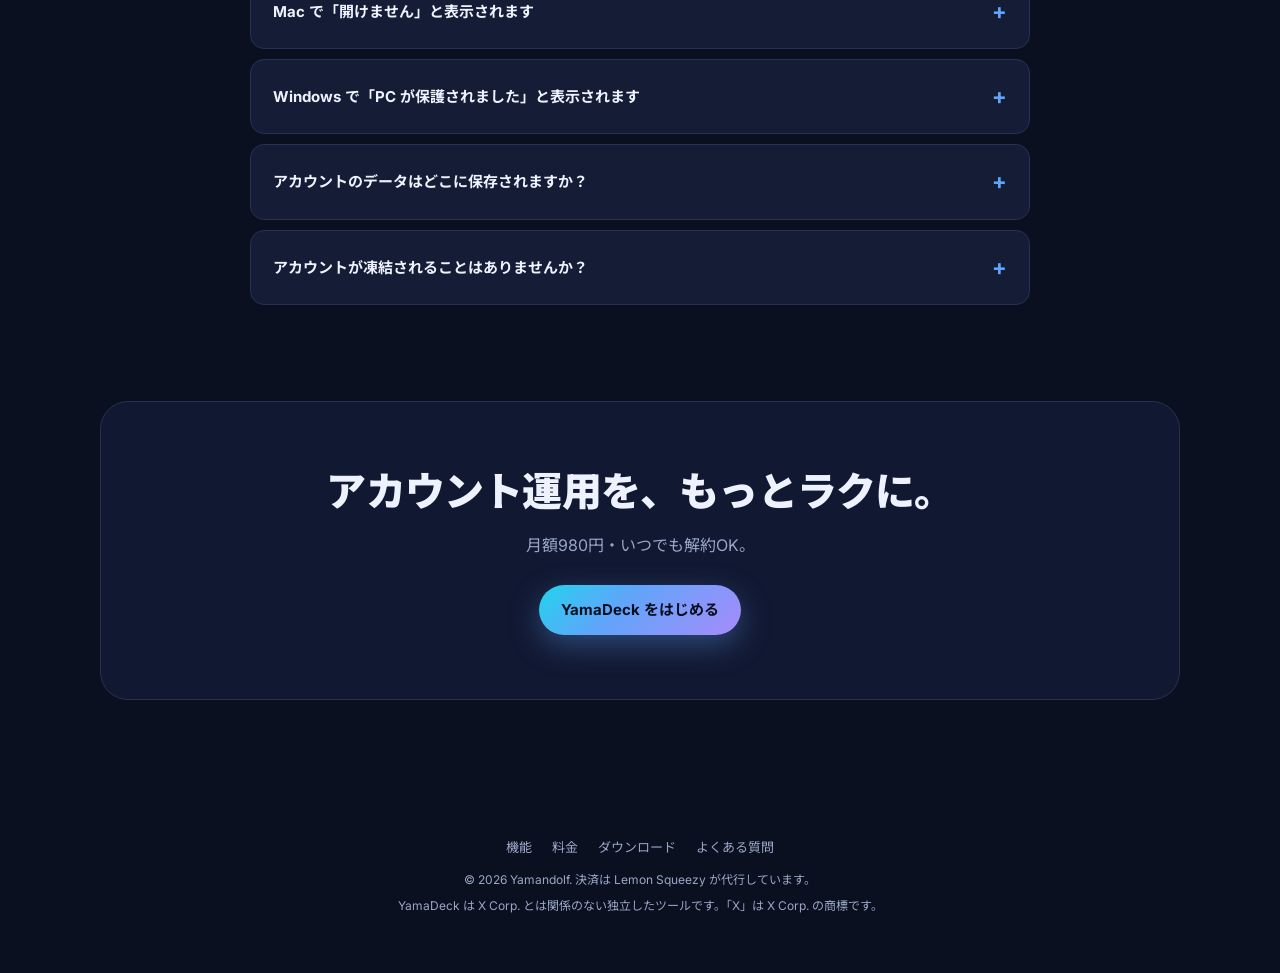
==== commit 35cf34ac: "活用シーンのセクションを追加 Co-Authored-By: Claude Opus 5.5 <noreply@anthropic.com>" ====
--- a/index.html
+++ b/index.html
@@ -161,6 +161,15 @@
     .feat p { margin: 0; font-size: 14px; color: var(--sub); }
     .feat ul { margin: 10px 0 0; padding: 0; list-style: none; display: flex; flex-wrap: wrap; gap: 6px; }
     .feat li { font-size: 12px; padding: 3px 10px; border-radius: 999px; background: var(--panel-2); color: #c7d2fe; }
+
+    /* 活用シーン（実際の利用者の声ではなく、使い方の例） */
+    .usecases { display: grid; grid-template-columns: repeat(3, 1fr); gap: 16px; }
+    @media (max-width: 960px) { .usecases { grid-template-columns: 1fr; } }
+    .uc { padding: 26px 24px; border-radius: var(--radius); background: var(--bg-2); border: 1px solid var(--line); }
+    .uc-tag { display: inline-block; font-size: 12px; font-weight: 700; padding: 4px 12px; border-radius: 999px; background: rgba(96,165,250,.14); color: var(--blue); margin-bottom: 14px; }
+    .uc h3 { margin: 0 0 10px; font-size: 17px; line-height: 1.5; }
+    .uc p { margin: 0; color: var(--sub); font-size: 14px; }
+    .uc-note { margin-top: 16px; text-align: center; font-size: 12px; color: var(--sub); }
 
     /* 手順 */
     .steps { display: grid; grid-template-columns: repeat(auto-fit, minmax(240px, 1fr)); gap: 16px; counter-reset: s; }
@@ -359,6 +368,35 @@
     </div>
   </section>
 
+  <!-- 活用シーン -->
+  <section style="padding-top:0">
+    <div class="wrap">
+      <div class="sec-head">
+        <div class="eyebrow">Use cases</div>
+        <h2>こんな使い方ができます</h2>
+        <p>アカウントの数や目的に合わせて、運用をまとめられます。</p>
+      </div>
+      <div class="usecases">
+        <div class="uc">
+          <span class="uc-tag">アフィリエイト・ジャンル運用</span>
+          <h3>ジャンルごとのアカウントを、グループで切り替え</h3>
+          <p>ジャンル別にグループを作り、投稿はテンプレートから一括で。ログイン切れや凍結はアカウントチェックでまとめて確認できます。</p>
+        </div>
+        <div class="uc">
+          <span class="uc-tag">店舗・ブランド運用</span>
+          <h3>店舗アカウントとキャンペーン用を、ひとつの画面で</h3>
+          <p>店舗ごとのアカウントを並べて管理。DM には自動返信を設定して、返信漏れを防げます。</p>
+        </div>
+        <div class="uc">
+          <span class="uc-tag">運用代行・チーム</span>
+          <h3>預かったアカウントを、ログアウトせずに管理</h3>
+          <p>アカウントごとに独立したブラウザとプロキシで、ログイン状態を保ったまま担当アカウントを行き来できます。</p>
+        </div>
+      </div>
+      <p class="uc-note">※ 機能を使った運用の例です。</p>
+    </div>
+  </section>
+
   <!-- はじめ方 -->
   <section style="padding-top:0">
     <div class="wrap">
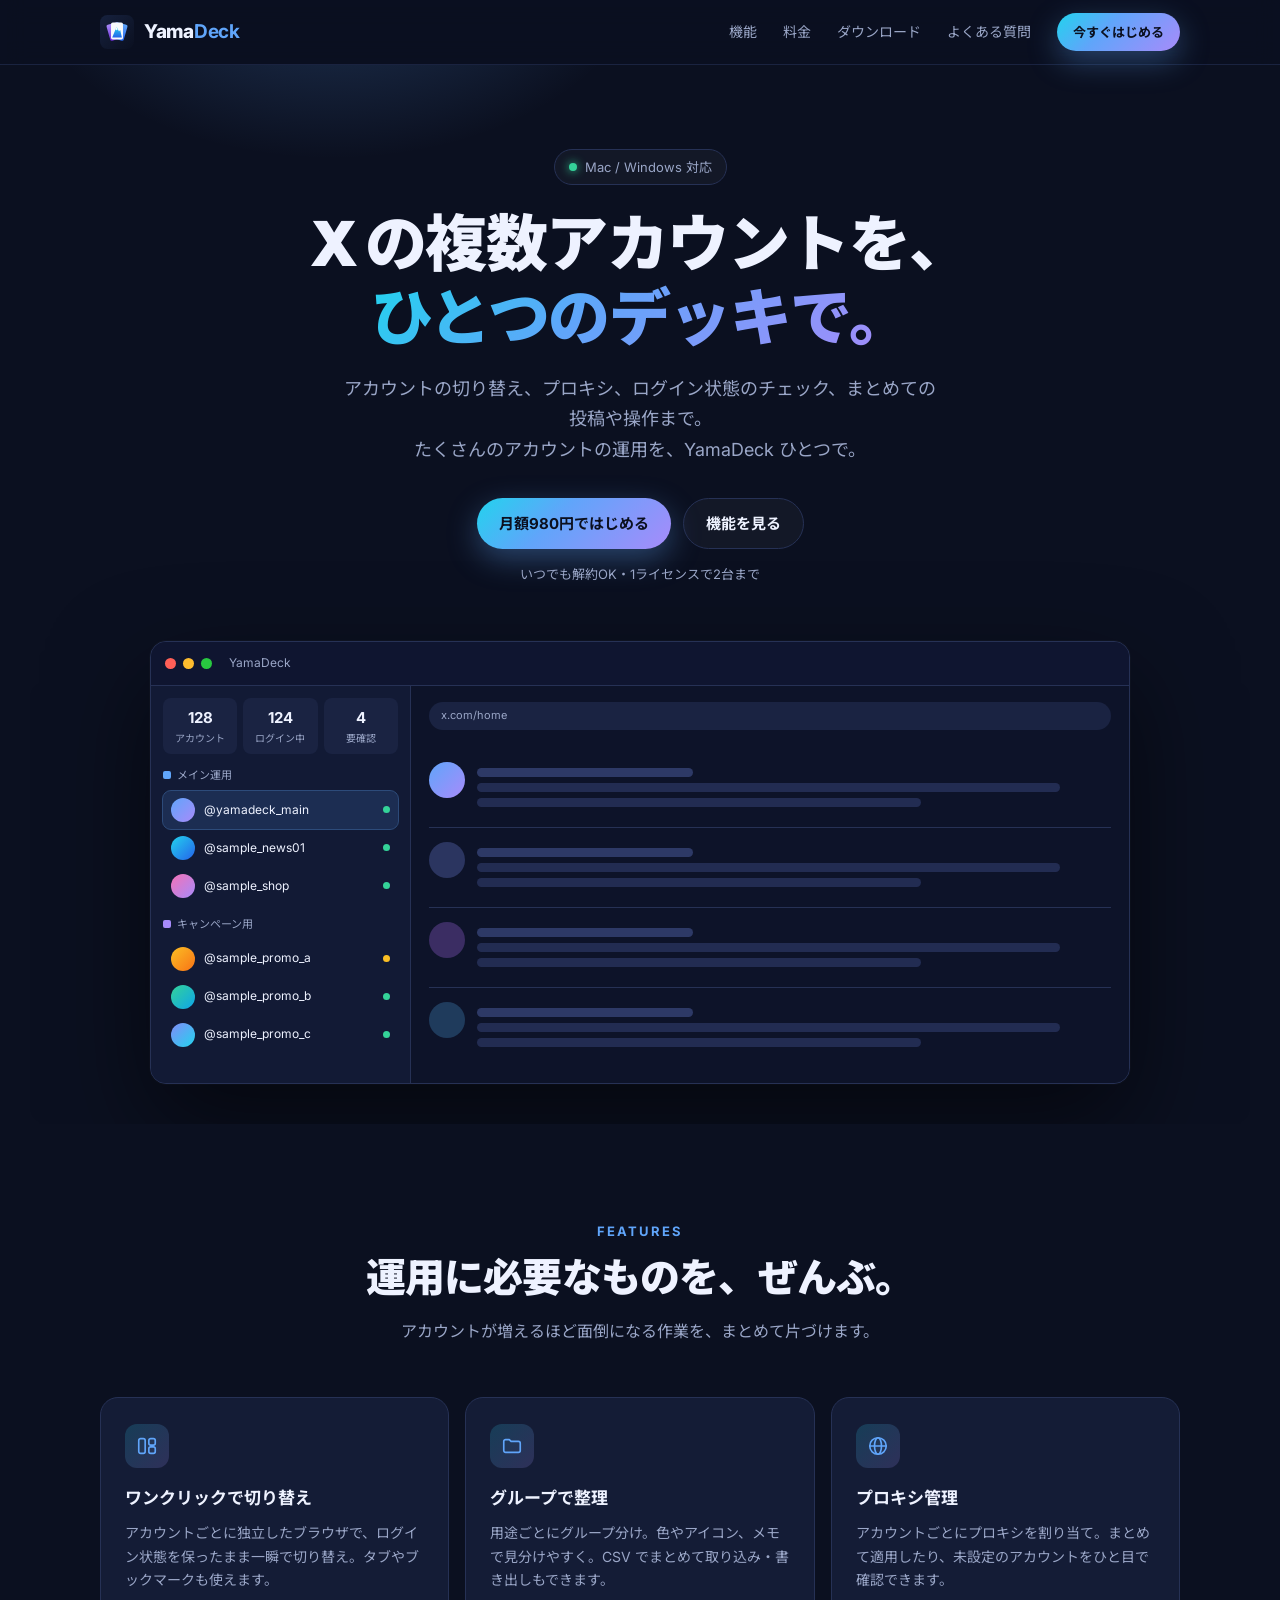
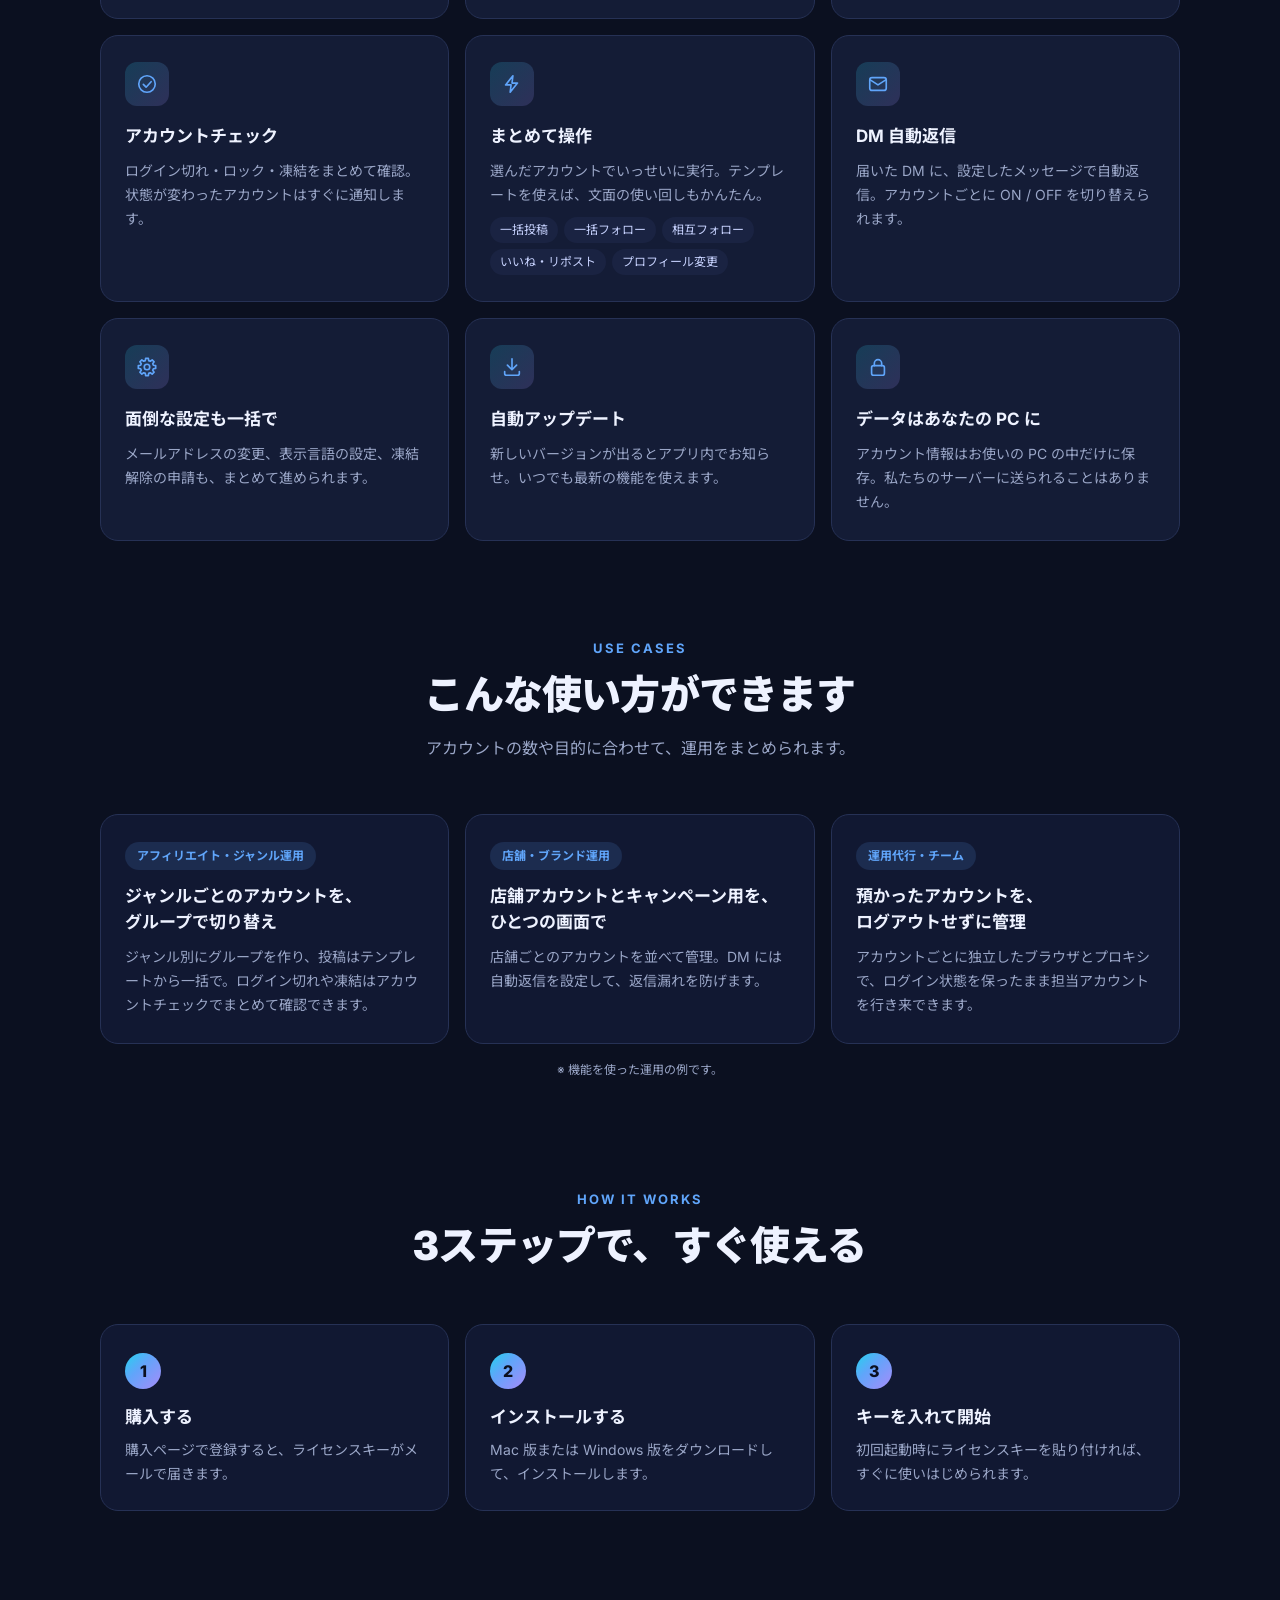
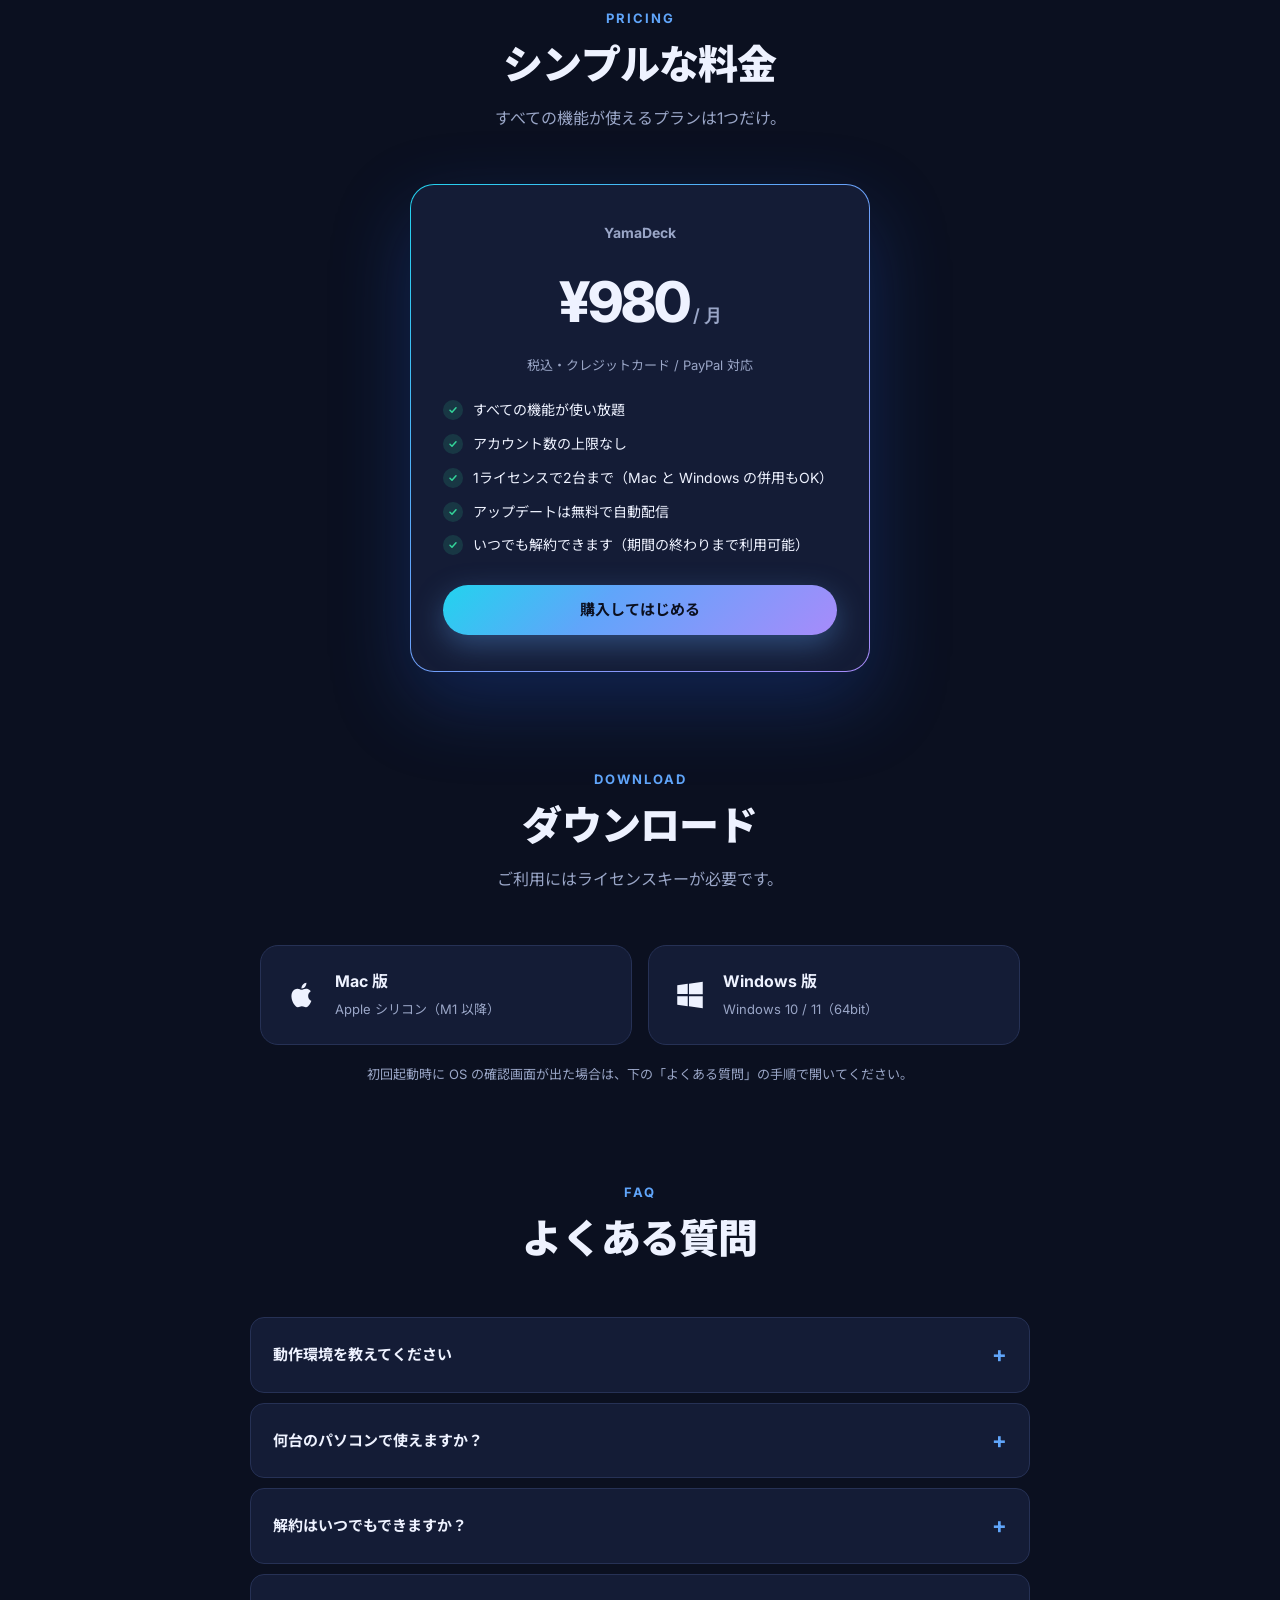
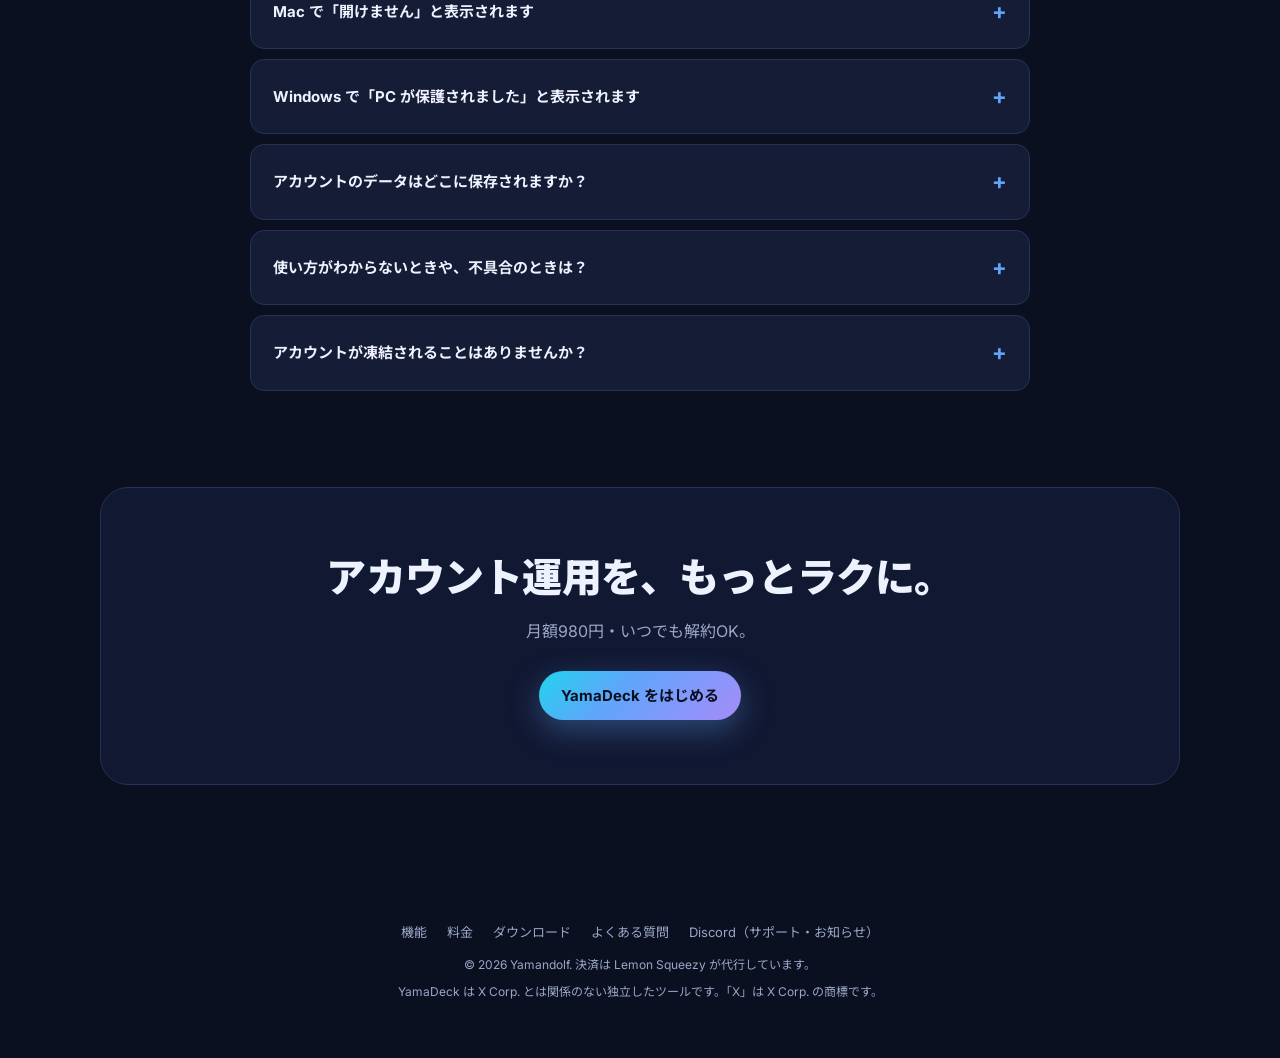
==== commit 8b216bb6: "公式 Discord への導線を追加" ====
--- a/index.html
+++ b/index.html
@@ -491,6 +491,10 @@
           <p>お使いのパソコンの中だけに保存されます。ライセンスの確認とアップデートの確認以外で、外部と通信することはありません。</p>
         </details>
         <details>
+          <summary>使い方がわからないときや、不具合のときは？</summary>
+          <p>公式 Discord の「質問・不具合報告」で受け付けています。アップデートのお知らせもここで配信しています。<a href="https://discord.gg/QfQgqrtS3v" target="_blank" rel="noopener" style="color:var(--blue);text-decoration:underline">公式 Discord に参加する</a></p>
+        </details>
+        <details>
           <summary>アカウントが凍結されることはありませんか？</summary>
           <p>YamaDeck はアカウントの管理と操作を効率化するツールで、凍結されないことを保証するものではありません。X の利用規約やルールに沿った運用をお願いします。</p>
         </details>
@@ -517,6 +521,7 @@
       <a href="#price">料金</a>
       <a href="#download">ダウンロード</a>
       <a href="#faq">よくある質問</a>
+      <a href="https://discord.gg/QfQgqrtS3v" target="_blank" rel="noopener">Discord（サポート・お知らせ）</a>
     </div>
     <div>© 2026 Yamandolf. 決済は Lemon Squeezy が代行しています。</div>
     <div style="margin-top:6px">YamaDeck は X Corp. とは関係のない独立したツールです。「X」は X Corp. の商標です。</div>
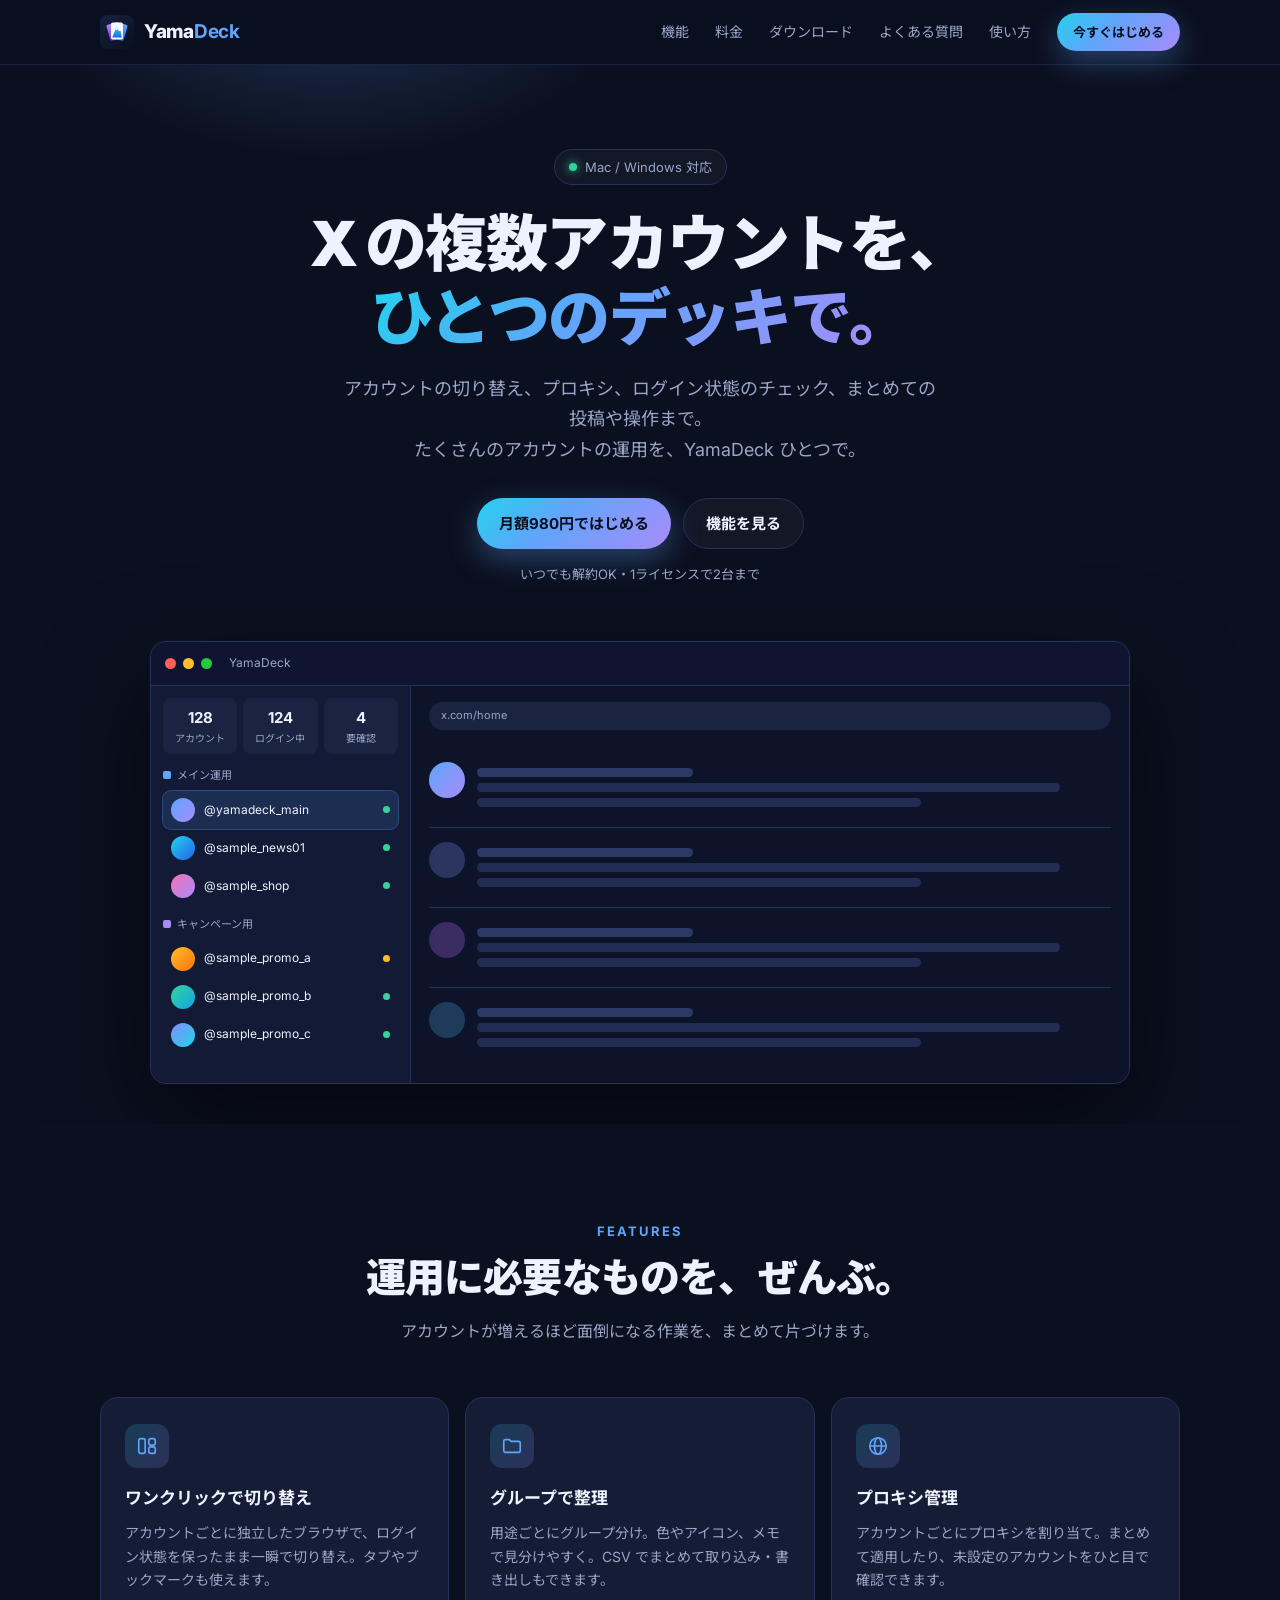
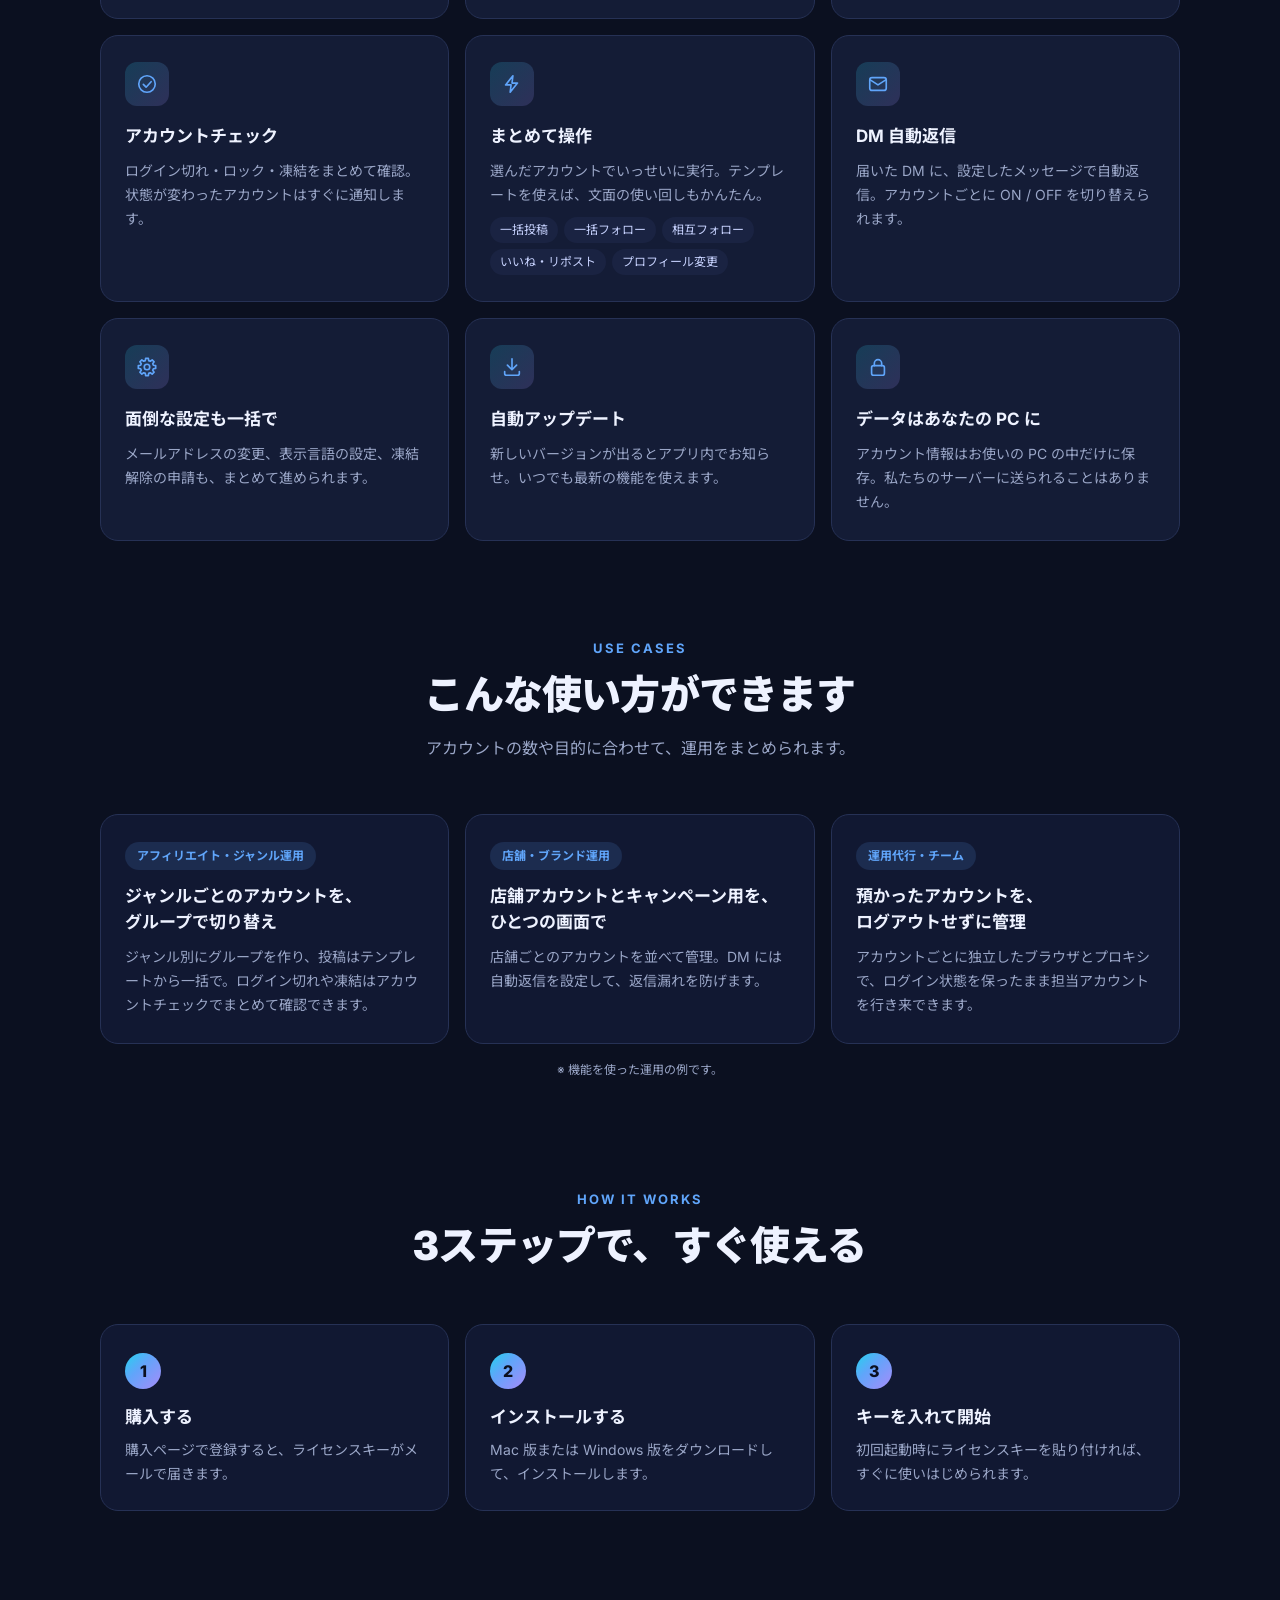
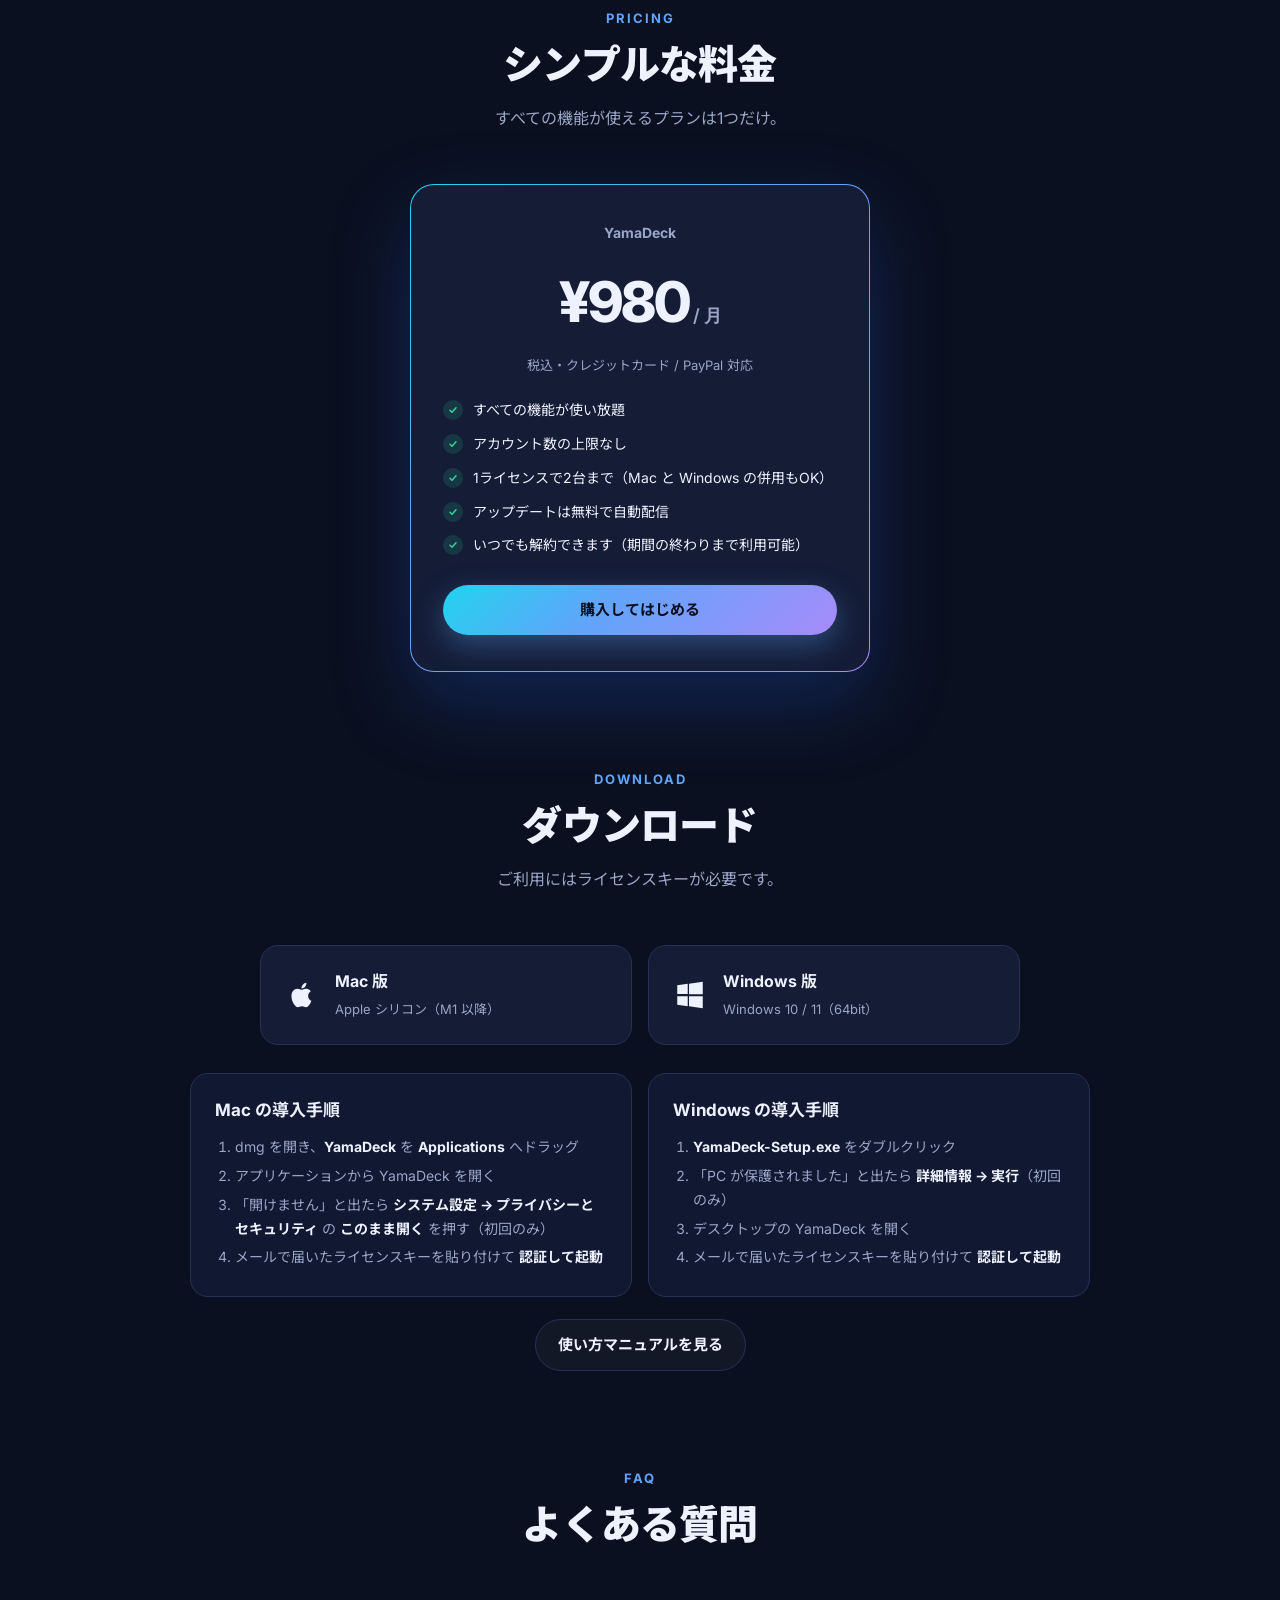
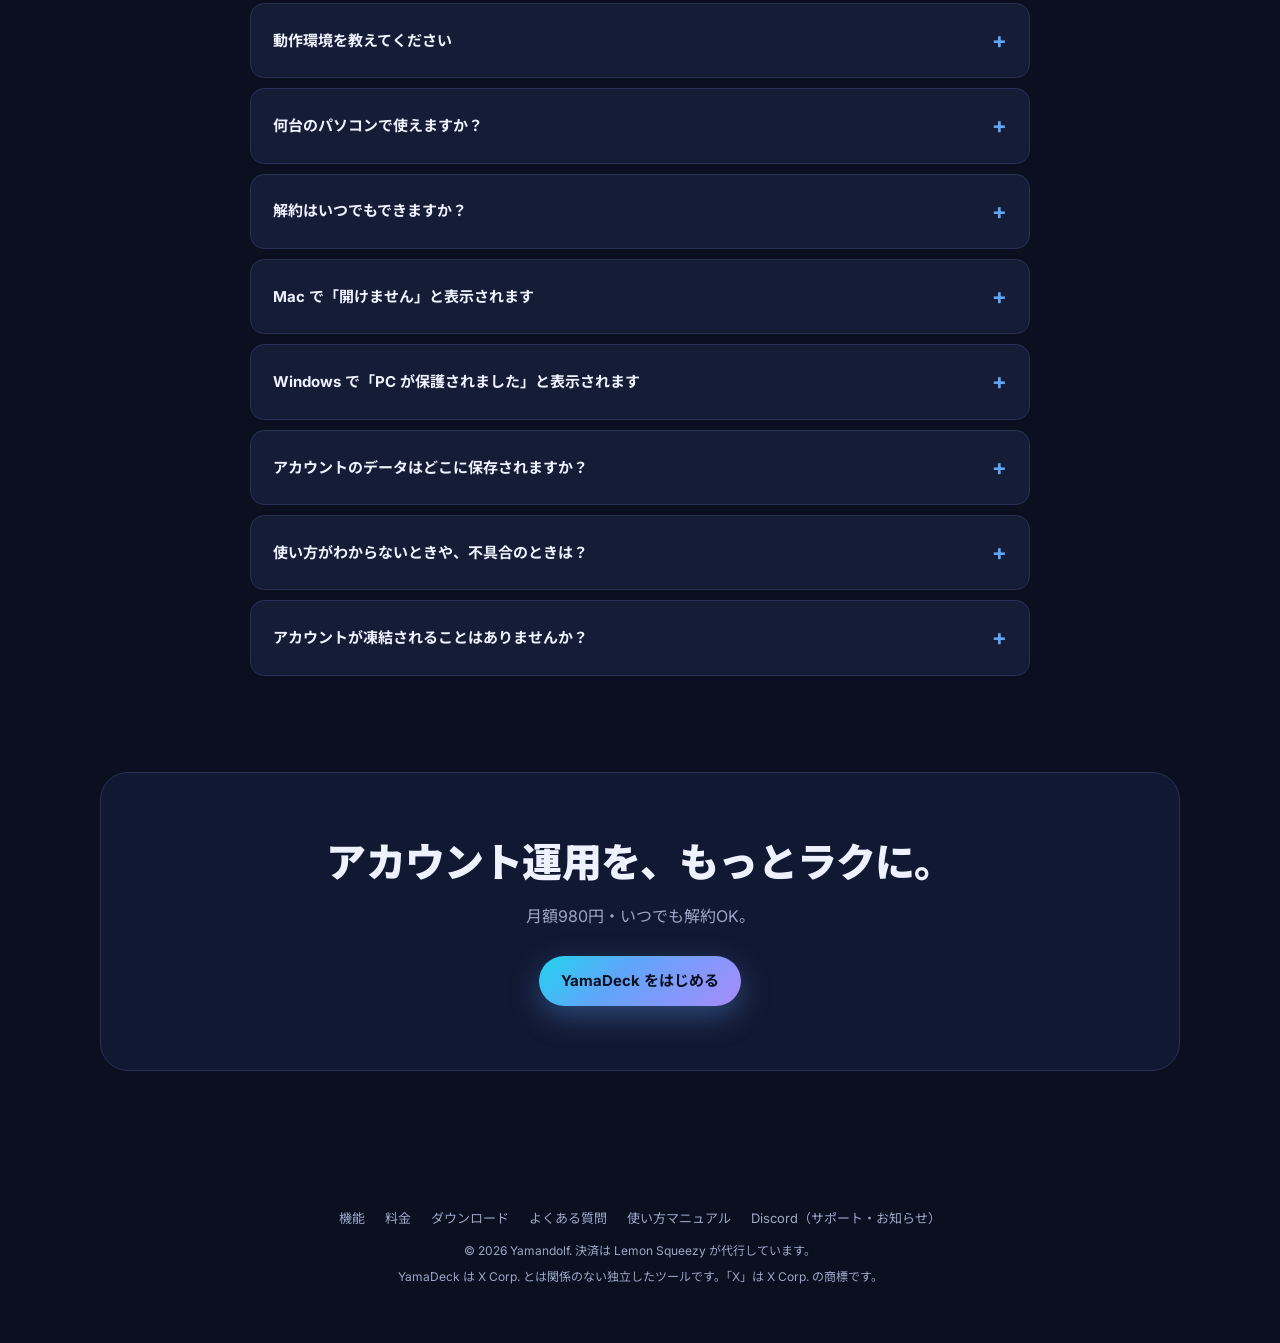
==== commit 67b1355b: "導入手順と使い方マニュアルを追加 Co-Authored-By: Claude Opus 5.5 <noreply@anthropic.com>" ====
--- a/index.html
+++ b/index.html
@@ -210,6 +210,13 @@
     .dl svg { width: 34px; height: 34px; flex-shrink: 0; color: var(--text); }
     .dl b { display: block; font-size: 16px; }
     .dl span { font-size: 13px; color: var(--sub); }
+    .install { display: grid; grid-template-columns: repeat(auto-fit, minmax(300px, 1fr)); gap: 16px; max-width: 900px; margin: 28px auto 0; }
+    .install-card { padding: 22px 24px; border-radius: var(--radius); background: var(--bg-2); border: 1px solid var(--line); }
+    .install-card h3 { margin: 0 0 10px; font-size: 17px; }
+    .install-card ol { margin: 0; padding-left: 20px; color: var(--sub); font-size: 14px; }
+    .install-card li { margin: 5px 0; }
+    .install-card b { color: var(--text); font-weight: 700; }
+    .manual-link { text-align: center; margin-top: 22px; }
     .dl-note { max-width: 760px; margin: 18px auto 0; font-size: 13px; color: var(--sub); text-align: center; }
 
     /* FAQ */
@@ -258,6 +265,7 @@
       <a href="#price">料金</a>
       <a href="#download">ダウンロード</a>
       <a href="#faq">よくある質問</a>
+      <a href="manual/">使い方</a>
       <a class="btn btn-primary btn-sm" href="https://yamandolf.lemonsqueezy.com/checkout/buy/c8f4e047-52f2-4eb7-a67c-2184bd9d6c29" data-checkout>今すぐはじめる</a>
     </nav>
   </div>
@@ -454,7 +462,27 @@
           <div><b>Windows 版</b><span>Windows 10 / 11（64bit）</span></div>
         </a>
       </div>
-      <p class="dl-note">初回起動時に OS の確認画面が出た場合は、下の「よくある質問」の手順で開いてください。</p>
+      <div class="install" id="install">
+        <div class="install-card">
+          <h3>Mac の導入手順</h3>
+          <ol>
+            <li>dmg を開き、<b>YamaDeck</b> を <b>Applications</b> へドラッグ</li>
+            <li>アプリケーションから YamaDeck を開く</li>
+            <li>「開けません」と出たら <b>システム設定 → プライバシーとセキュリティ</b> の <b>このまま開く</b> を押す（初回のみ）</li>
+            <li>メールで届いたライセンスキーを貼り付けて <b>認証して起動</b></li>
+          </ol>
+        </div>
+        <div class="install-card">
+          <h3>Windows の導入手順</h3>
+          <ol>
+            <li><b>YamaDeck-Setup.exe</b> をダブルクリック</li>
+            <li>「PC が保護されました」と出たら <b>詳細情報 → 実行</b>（初回のみ）</li>
+            <li>デスクトップの YamaDeck を開く</li>
+            <li>メールで届いたライセンスキーを貼り付けて <b>認証して起動</b></li>
+          </ol>
+        </div>
+      </div>
+      <div class="manual-link"><a class="btn btn-ghost" href="manual/">使い方マニュアルを見る</a></div>
     </div>
   </section>
 
@@ -492,7 +520,7 @@
         </details>
         <details>
           <summary>使い方がわからないときや、不具合のときは？</summary>
-          <p>公式 Discord の「質問・不具合報告」で受け付けています。アップデートのお知らせもここで配信しています。<a href="https://discord.gg/QfQgqrtS3v" target="_blank" rel="noopener" style="color:var(--blue);text-decoration:underline">公式 Discord に参加する</a></p>
+          <p>公式 Discord の「質問」「不具合報告」フォーラムで受け付けています。アップデートのお知らせもここで配信しています。<a href="https://discord.gg/QfQgqrtS3v" target="_blank" rel="noopener" style="color:var(--blue);text-decoration:underline">公式 Discord に参加する</a></p>
         </details>
         <details>
           <summary>アカウントが凍結されることはありませんか？</summary>
@@ -521,6 +549,7 @@
       <a href="#price">料金</a>
       <a href="#download">ダウンロード</a>
       <a href="#faq">よくある質問</a>
+      <a href="manual/">使い方マニュアル</a>
       <a href="https://discord.gg/QfQgqrtS3v" target="_blank" rel="noopener">Discord（サポート・お知らせ）</a>
     </div>
     <div>© 2026 Yamandolf. 決済は Lemon Squeezy が代行しています。</div>
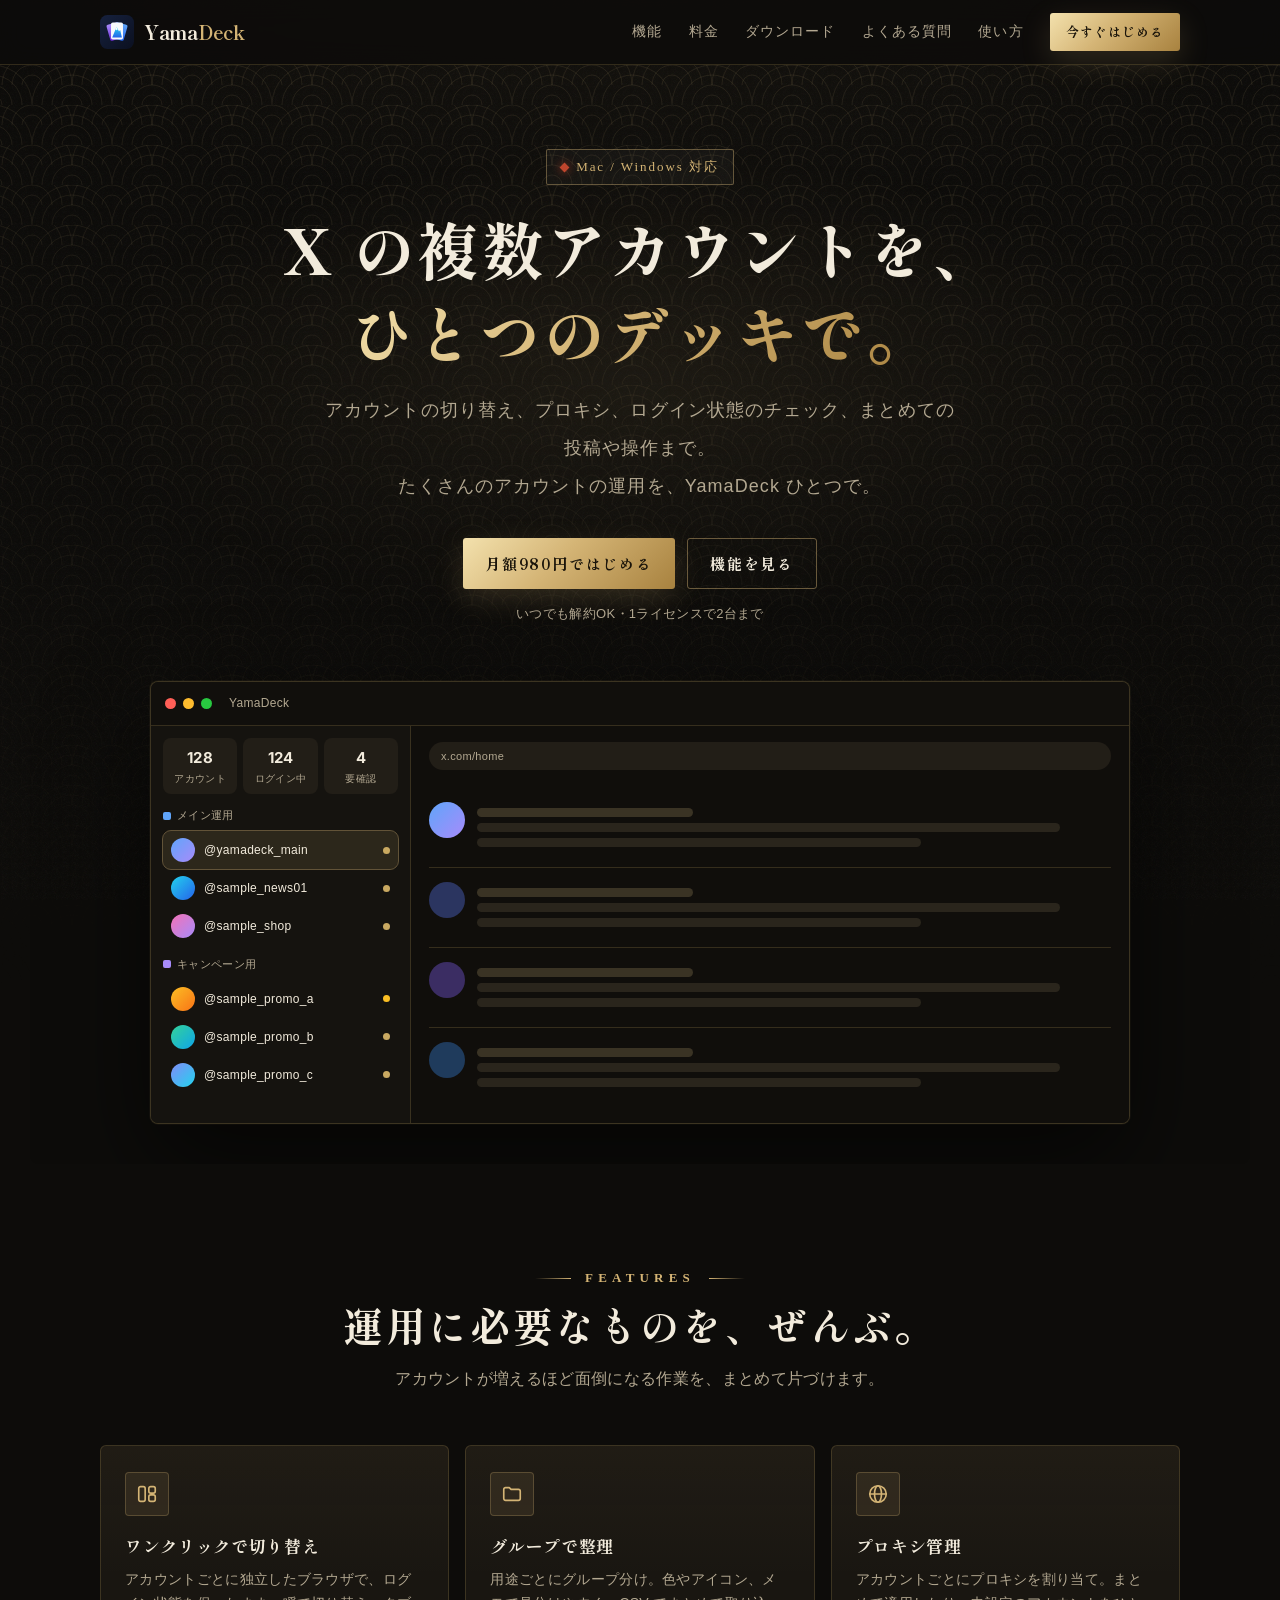
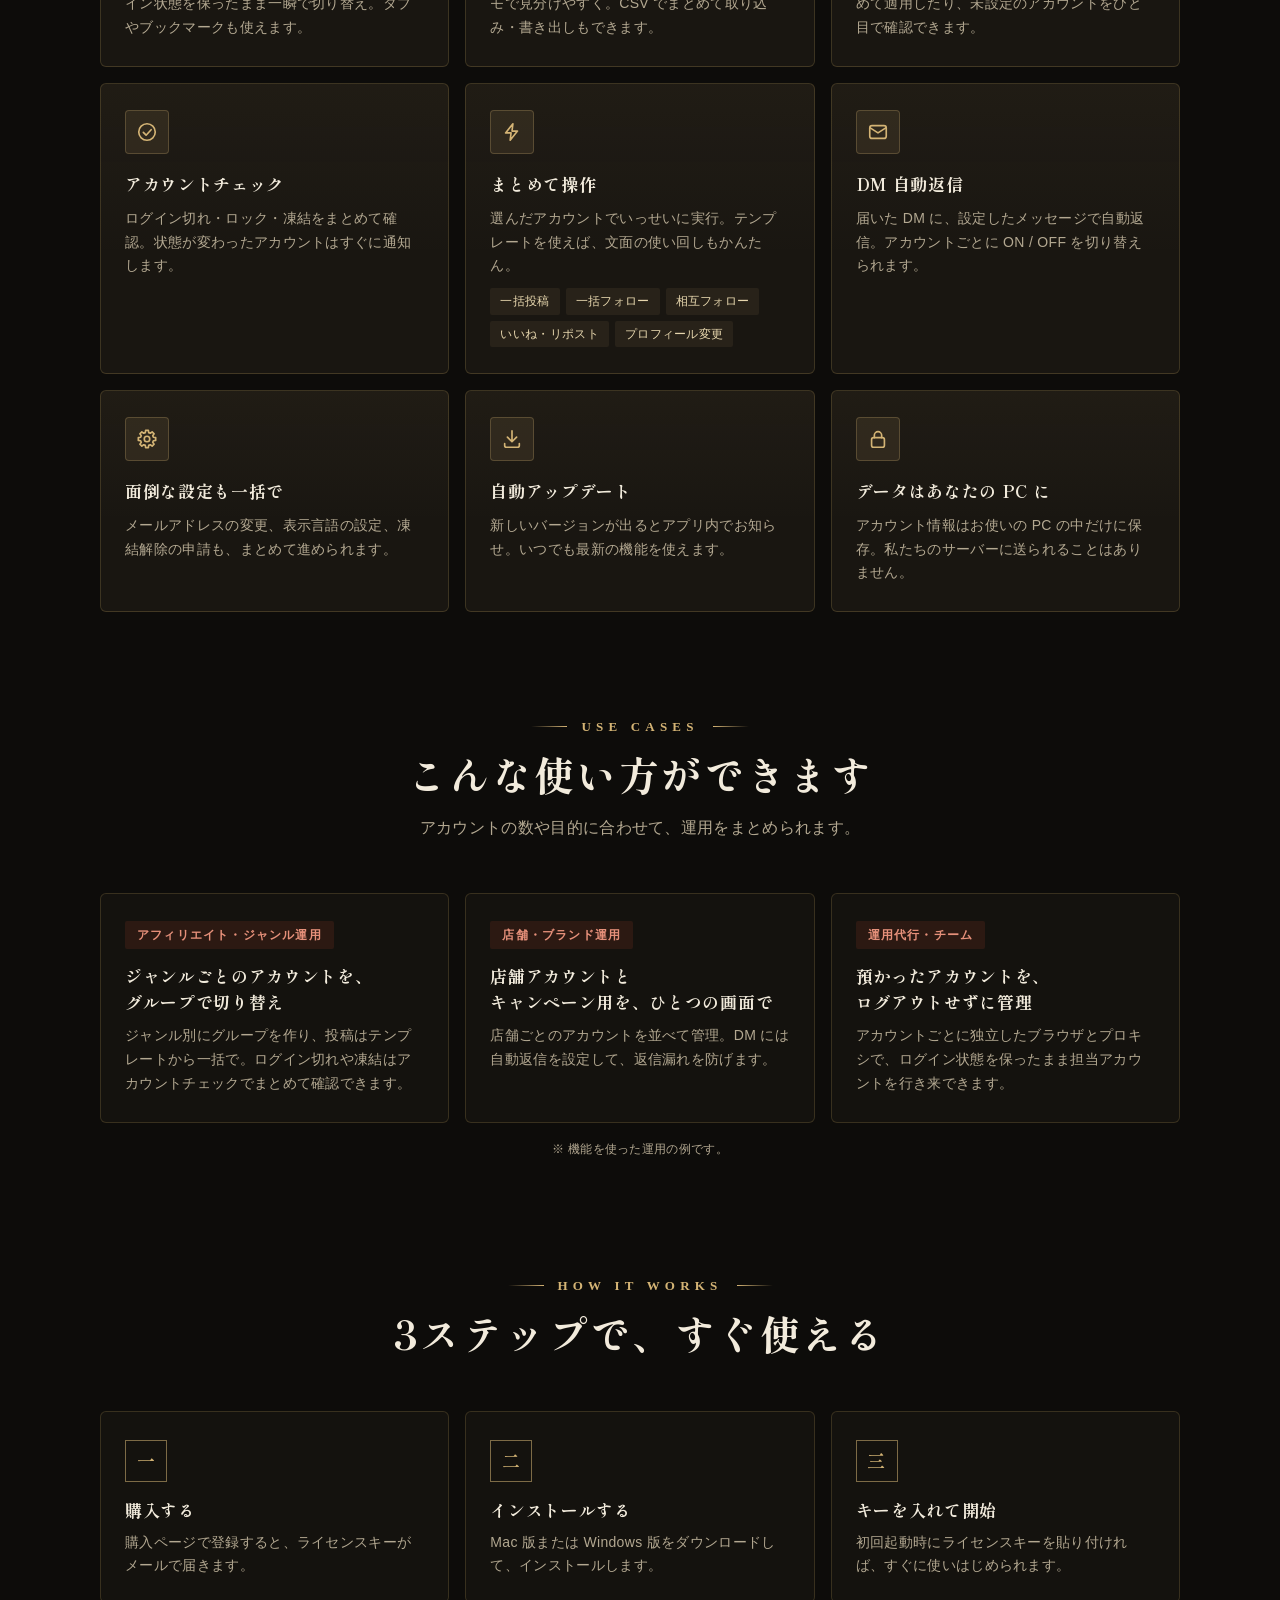
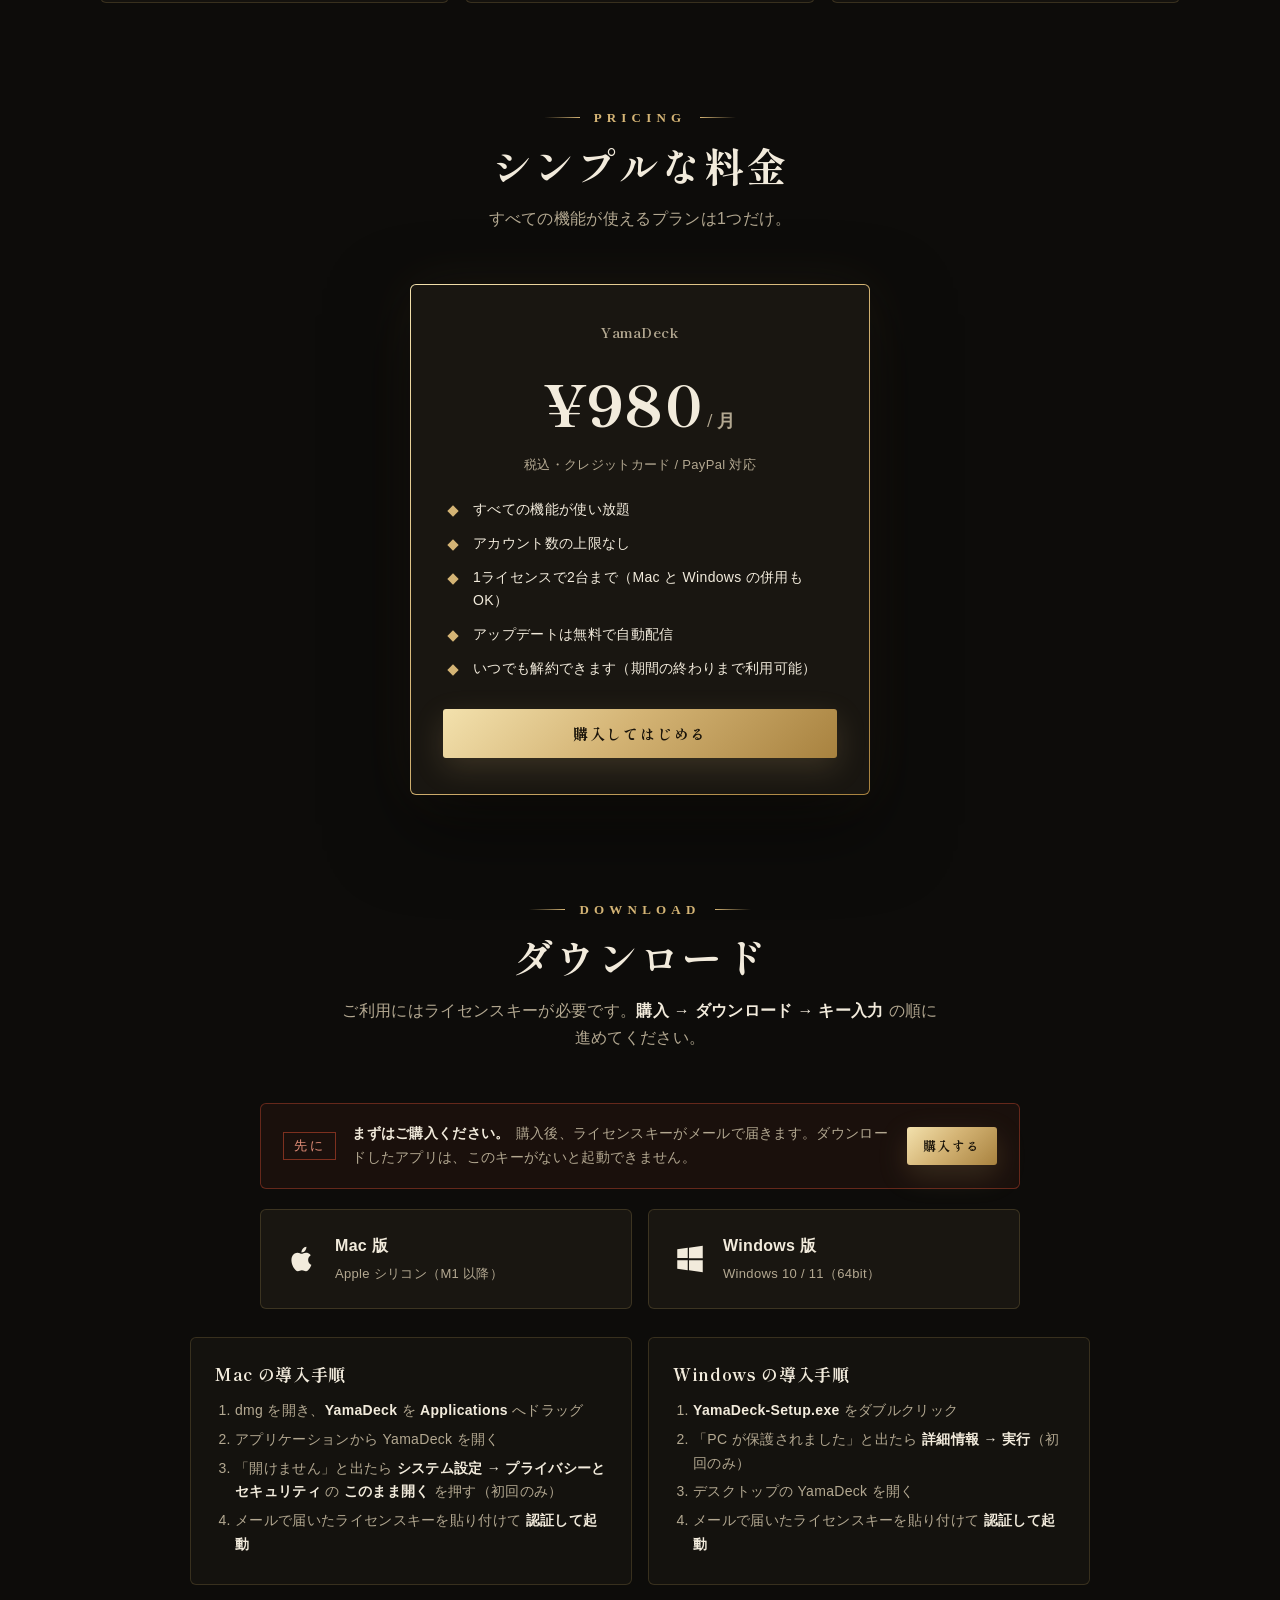
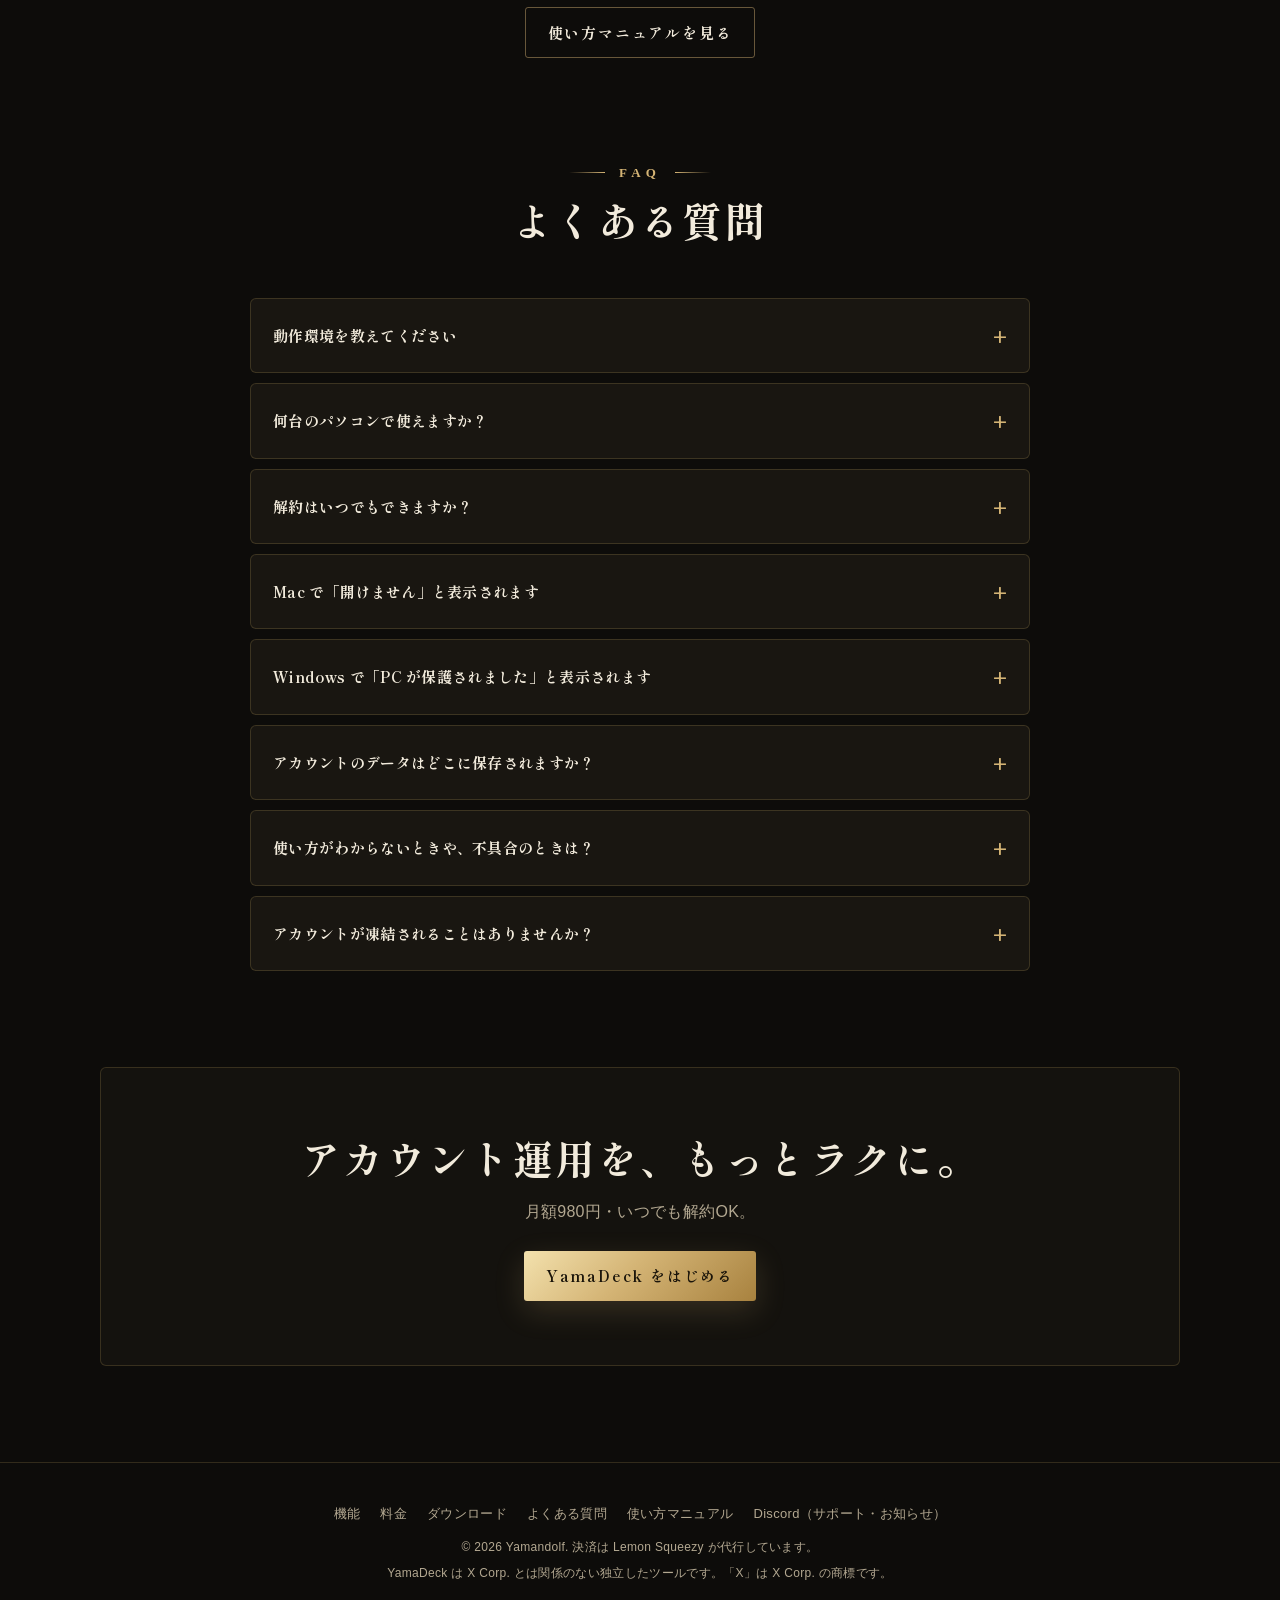
==== commit 8e6119c8: "和風デザインに変更・導入手順を購入からに Co-Authored-By: Claude Opus 5.5 <noreply@anthropic.com>" ====
--- a/index.html
+++ b/index.html
@@ -17,7 +17,7 @@
 
   <link rel="preconnect" href="https://fonts.googleapis.com" />
   <link rel="preconnect" href="https://fonts.gstatic.com" crossorigin />
-  <link href="https://fonts.googleapis.com/css2?family=Inter:wght@500;700;800&family=Noto+Sans+JP:wght@400;500;700;900&display=swap" rel="stylesheet" />
+  <link href="https://fonts.googleapis.com/css2?family=Inter:wght@500;700;800&family=Shippori+Mincho+B1:wght@600;700;800&family=Zen+Kaku+Gothic+New:wght@400;500;700&display=swap" rel="stylesheet" />
 
   <style>
     :root {
@@ -217,6 +217,10 @@
     .install-card li { margin: 5px 0; }
     .install-card b { color: var(--text); font-weight: 700; }
     .manual-link { text-align: center; margin-top: 22px; }
+    .buy-first { display: flex; align-items: center; gap: 16px; flex-wrap: wrap; max-width: 760px; margin: 0 auto 20px; padding: 18px 22px; border: 1px solid rgba(192,70,45,.45); background: rgba(192,70,45,.07); border-radius: 6px; font-size: 14px; color: var(--sub); }
+    .buy-first > div { flex: 1; min-width: 220px; }
+    .buy-first b { color: var(--text); margin-right: 6px; }
+    .buy-no { font-family: var(--mincho, serif); color: #e6907a; border: 1px solid rgba(192,70,45,.6); padding: 2px 10px; letter-spacing: .2em; font-size: 13px; }
     .dl-note { max-width: 760px; margin: 18px auto 0; font-size: 13px; color: var(--sub); text-align: center; }
 
     /* FAQ */
@@ -254,6 +258,7 @@
       .price { font-size: 48px; }
     }
   </style>
+  <link rel="stylesheet" href="theme-wa.css" />
 </head>
 <body>
 
@@ -450,7 +455,12 @@
       <div class="sec-head">
         <div class="eyebrow">Download</div>
         <h2>ダウンロード</h2>
-        <p>ご利用にはライセンスキーが必要です。</p>
+        <p>ご利用にはライセンスキーが必要です。<b style="color:var(--text)">購入 → ダウンロード → キー入力</b> の順に進めてください。</p>
+      </div>
+      <div class="buy-first">
+        <span class="buy-no">先に</span>
+        <div><b>まずはご購入ください。</b>購入後、ライセンスキーがメールで届きます。ダウンロードしたアプリは、このキーがないと起動できません。</div>
+        <a class="btn btn-primary btn-sm" href="https://yamandolf.lemonsqueezy.com/checkout/buy/c8f4e047-52f2-4eb7-a67c-2184bd9d6c29" data-checkout>購入する</a>
       </div>
       <div class="dl">
         <a href="https://github.com/yamatobusiness/yamadeck-releases/releases/latest/download/YamaDeck-mac-arm64.dmg">
--- a/theme-wa.css
+++ b/theme-wa.css
@@ -0,0 +1,141 @@
+/* 和風テーマ（紹介ページ・マニュアル共通）
+   墨の地に金と朱。見出しは明朝、本文は角ゴシック。各ページの基本スタイルの後に読み込んで上書きする。 */
+:root {
+  --bg: #0d0c0a;
+  --bg-2: #14120e;
+  --panel: #191611;
+  --panel-2: #221e17;
+  --line: rgba(201, 169, 97, .2);
+  --text: #f2ebdc;
+  --sub: #b3a891;
+  --blue: #d4b475;          /* 旧アクセント色 → 金 */
+  --blue-d: #a8823f;
+  --violet: #c9a961;
+  --cyan: #e8d29e;
+  --green: #c9a961;
+  --amber: #d98b5f;
+  --shu: #c0462d;           /* 朱 */
+  --gold: #d4b475;
+  --grad: linear-gradient(135deg, #f3e1ad 0%, #d4b475 45%, #a8823f 100%);
+  --radius: 6px;
+  --mincho: "Shippori Mincho B1", "Hiragino Mincho ProN", "Yu Mincho", serif;
+  --gothic: "Zen Kaku Gothic New", "Hiragino Sans", "Yu Gothic", sans-serif;
+}
+
+body {
+  font-family: var(--gothic);
+  background:
+    radial-gradient(1200px 600px at 50% -200px, rgba(212, 180, 117, .08), transparent 70%),
+    var(--bg);
+  letter-spacing: .02em;
+}
+/* 和紙のような細かい粒子 */
+body::before {
+  content: ""; position: fixed; inset: 0; pointer-events: none; z-index: 0; opacity: .05;
+  background-image: url("data:image/svg+xml,%3Csvg xmlns='http://www.w3.org/2000/svg' width='160' height='160'%3E%3Cfilter id='n'%3E%3CfeTurbulence baseFrequency='.9' numOctaves='2' stitchTiles='stitch'/%3E%3C/filter%3E%3Crect width='100%25' height='100%25' filter='url(%23n)'/%3E%3C/svg%3E");
+}
+header, main, footer, .layout { position: relative; z-index: 1; }
+
+h1, h2, h3, .brand, .price, .plan, summary, .toc b {
+  font-family: var(--mincho);
+}
+h1 { font-weight: 800; letter-spacing: .04em; line-height: 1.35; }
+h2 { font-weight: 700; letter-spacing: .06em; }
+h3 { font-weight: 700; letter-spacing: .04em; }
+h1 .g {
+  background: var(--grad); -webkit-background-clip: text; background-clip: text; color: transparent;
+}
+
+/* ヘッダー */
+header { background: rgba(13, 12, 10, .82); border-bottom: 1px solid var(--line); }
+.brand b { color: var(--gold); }
+.nav-links a { letter-spacing: .08em; }
+
+/* ボタン */
+.btn { border-radius: 3px; letter-spacing: .12em; font-family: var(--mincho); font-weight: 700; }
+.btn-primary { background: var(--grad); color: #1a140a; box-shadow: 0 10px 30px rgba(212, 180, 117, .18); }
+.btn-primary:hover { box-shadow: 0 14px 40px rgba(212, 180, 117, .32); }
+.btn-ghost { border: 1px solid rgba(212, 180, 117, .45); color: var(--text); background: transparent; }
+.btn-ghost:hover { background: rgba(212, 180, 117, .08); }
+
+/* ヒーロー：青海波を薄く敷く */
+.hero::before {
+  inset: 0 -10% auto; height: 100%;
+  background:
+    radial-gradient(closest-side at 50% 30%, rgba(212, 180, 117, .12), transparent 75%),
+    url("data:image/svg+xml,%3Csvg xmlns='http://www.w3.org/2000/svg' width='80' height='40' viewBox='0 0 80 40'%3E%3Cg fill='none' stroke='%23d4b475' stroke-opacity='.10' stroke-width='1'%3E%3Cpath d='M0 40a40 40 0 0 1 80 0M10 40a30 30 0 0 1 60 0M20 40a20 20 0 0 1 40 0M30 40a10 10 0 0 1 20 0M-40 20a40 40 0 0 1 80 0M-30 20a30 30 0 0 1 60 0M-20 20a20 20 0 0 1 40 0M-10 20a10 10 0 0 1 20 0M40 20a40 40 0 0 1 80 0M50 20a30 30 0 0 1 60 0M60 20a20 20 0 0 1 40 0M70 20a10 10 0 0 1 20 0'/%3E%3C/g%3E%3C/svg%3E");
+  -webkit-mask-image: linear-gradient(to bottom, #000 0%, transparent 85%);
+          mask-image: linear-gradient(to bottom, #000 0%, transparent 85%);
+}
+.pill { border-radius: 2px; border-color: rgba(212, 180, 117, .4); color: var(--gold); letter-spacing: .15em; font-family: var(--mincho); }
+.pill i { background: var(--shu); box-shadow: 0 0 10px rgba(192, 70, 45, .8); border-radius: 0; transform: rotate(45deg); width: 7px; height: 7px; }
+.lead { letter-spacing: .06em; line-height: 2.1; }
+
+/* アプリ画面のイメージ */
+.mock { border-radius: 8px; border-color: var(--line); background: var(--panel); box-shadow: 0 40px 100px rgba(0, 0, 0, .6), 0 0 0 1px rgba(212, 180, 117, .06); }
+.mock-bar { background: #110f0c; }
+.mock-side { background: #15130f; }
+.mock-main { background: #100e0b; }
+.mock-acc.on { background: rgba(212, 180, 117, .12); outline-color: rgba(212, 180, 117, .4); }
+.mock-url, .mock-stats div { background: var(--panel-2); }
+.sk .ln i { background: #2a251c; }
+.sk .ln i:first-child { background: #3a3324; }
+
+/* セクション見出し：英字の小見出しを金の細線で挟む */
+.eyebrow {
+  display: inline-flex; align-items: center; gap: 14px;
+  color: var(--gold); font-family: var(--mincho); letter-spacing: .4em; font-weight: 600;
+}
+.eyebrow::before, .eyebrow::after { content: ""; width: 36px; height: 1px; background: linear-gradient(90deg, transparent, var(--gold)); }
+.eyebrow::after { background: linear-gradient(90deg, var(--gold), transparent); }
+
+/* カード類 */
+.feat, .uc, .step, .install-card, details, .dl a, .final, .aff, .toc, ol.steps > li, .dl-card {
+  border-radius: var(--radius); border-color: var(--line);
+}
+.feat { background: linear-gradient(180deg, rgba(212, 180, 117, .04), transparent 60%), var(--panel); }
+.feat:hover { border-color: rgba(212, 180, 117, .5); }
+.feat .ic { border-radius: 4px; background: rgba(212, 180, 117, .1); color: var(--gold); border: 1px solid rgba(212, 180, 117, .25); }
+.feat li { border-radius: 2px; background: rgba(212, 180, 117, .08); color: #e6d6ad; }
+.uc-tag { border-radius: 2px; background: rgba(192, 70, 45, .14); color: #e6907a; letter-spacing: .1em; }
+
+/* 手順の番号は漢数字 */
+.step::before {
+  content: counter(s, cjk-ideographic); border-radius: 0; width: 40px; height: 40px;
+  background: transparent; color: var(--gold); border: 1px solid rgba(212, 180, 117, .55);
+  font-family: var(--mincho); font-size: 18px;
+}
+.step h3 { margin-top: 6px; }
+
+/* 料金 */
+.price-card {
+  border-radius: 6px; border-width: 1px;
+  background: linear-gradient(var(--panel), var(--panel)) padding-box, var(--grad) border-box;
+  box-shadow: 0 30px 80px rgba(0, 0, 0, .5), 0 0 60px rgba(212, 180, 117, .08);
+}
+.price { font-family: var(--mincho); letter-spacing: .02em; }
+.check li::before {
+  border-radius: 0; width: 8px; height: 8px; margin: 9px 6px 0; transform: rotate(45deg); background: var(--gold);
+}
+.dl a:hover { border-color: rgba(212, 180, 117, .6); }
+summary::after { color: var(--gold); }
+
+.final {
+  background:
+    radial-gradient(closest-side at 50% 0%, rgba(212, 180, 117, .14), transparent),
+    var(--bg-2);
+}
+footer { border-top: 1px solid var(--line); }
+
+/* ── マニュアル ── */
+h2 .no {
+  border-radius: 0; background: transparent; color: var(--gold);
+  border: 1px solid rgba(212, 180, 117, .55); font-family: var(--mincho);
+}
+ol.steps > li::before { color: var(--gold); border-color: rgba(212, 180, 117, .45); background: transparent; font-family: var(--mincho); }
+.ui { border-radius: 2px; background: rgba(212, 180, 117, .08); border-color: rgba(212, 180, 117, .3); color: #f0e2bd; }
+.note { background: rgba(212, 180, 117, .06); border-color: rgba(212, 180, 117, .3); border-radius: 4px; }
+.warn { background: rgba(192, 70, 45, .08); border-color: rgba(192, 70, 45, .4); border-radius: 4px; }
+pre { background: #110f0c; border-color: var(--line); color: #e8dcc0; border-radius: 4px; }
+th { background: var(--panel-2); }
+.toc a:hover { color: var(--gold); }
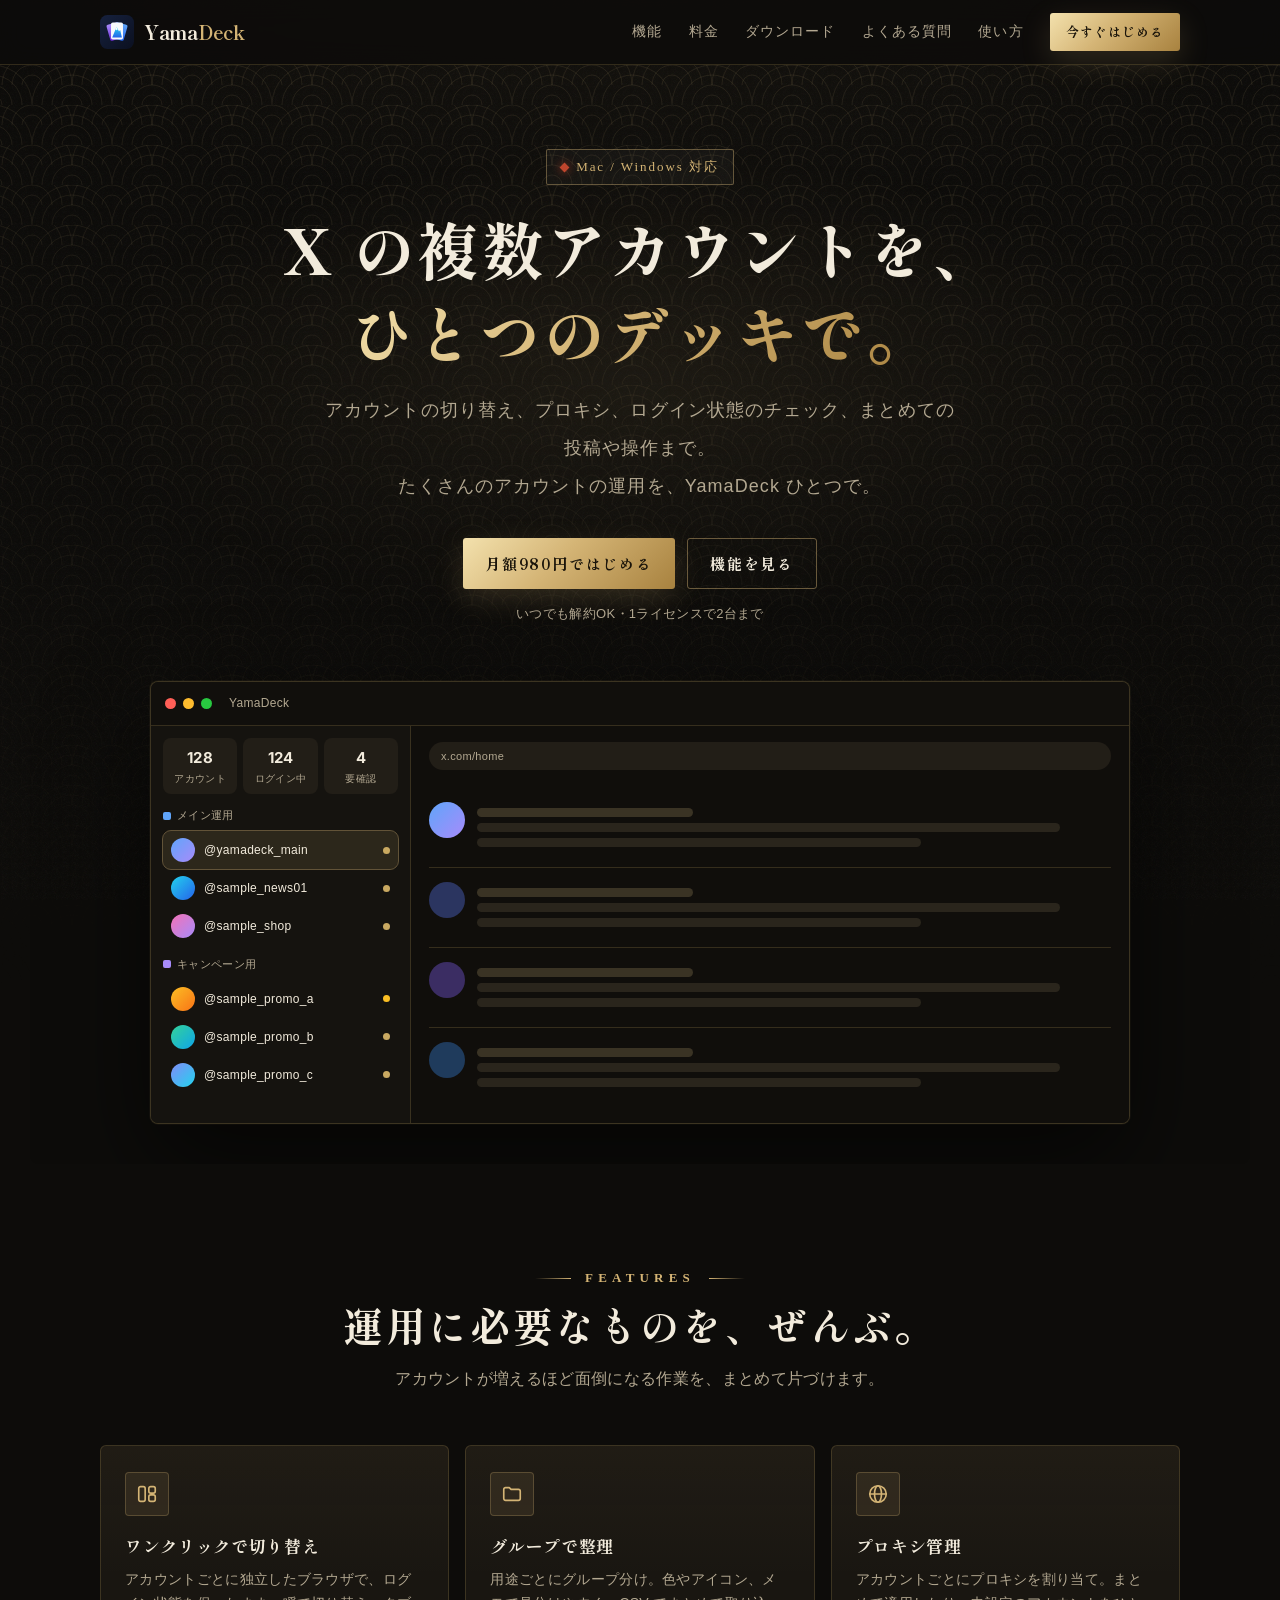
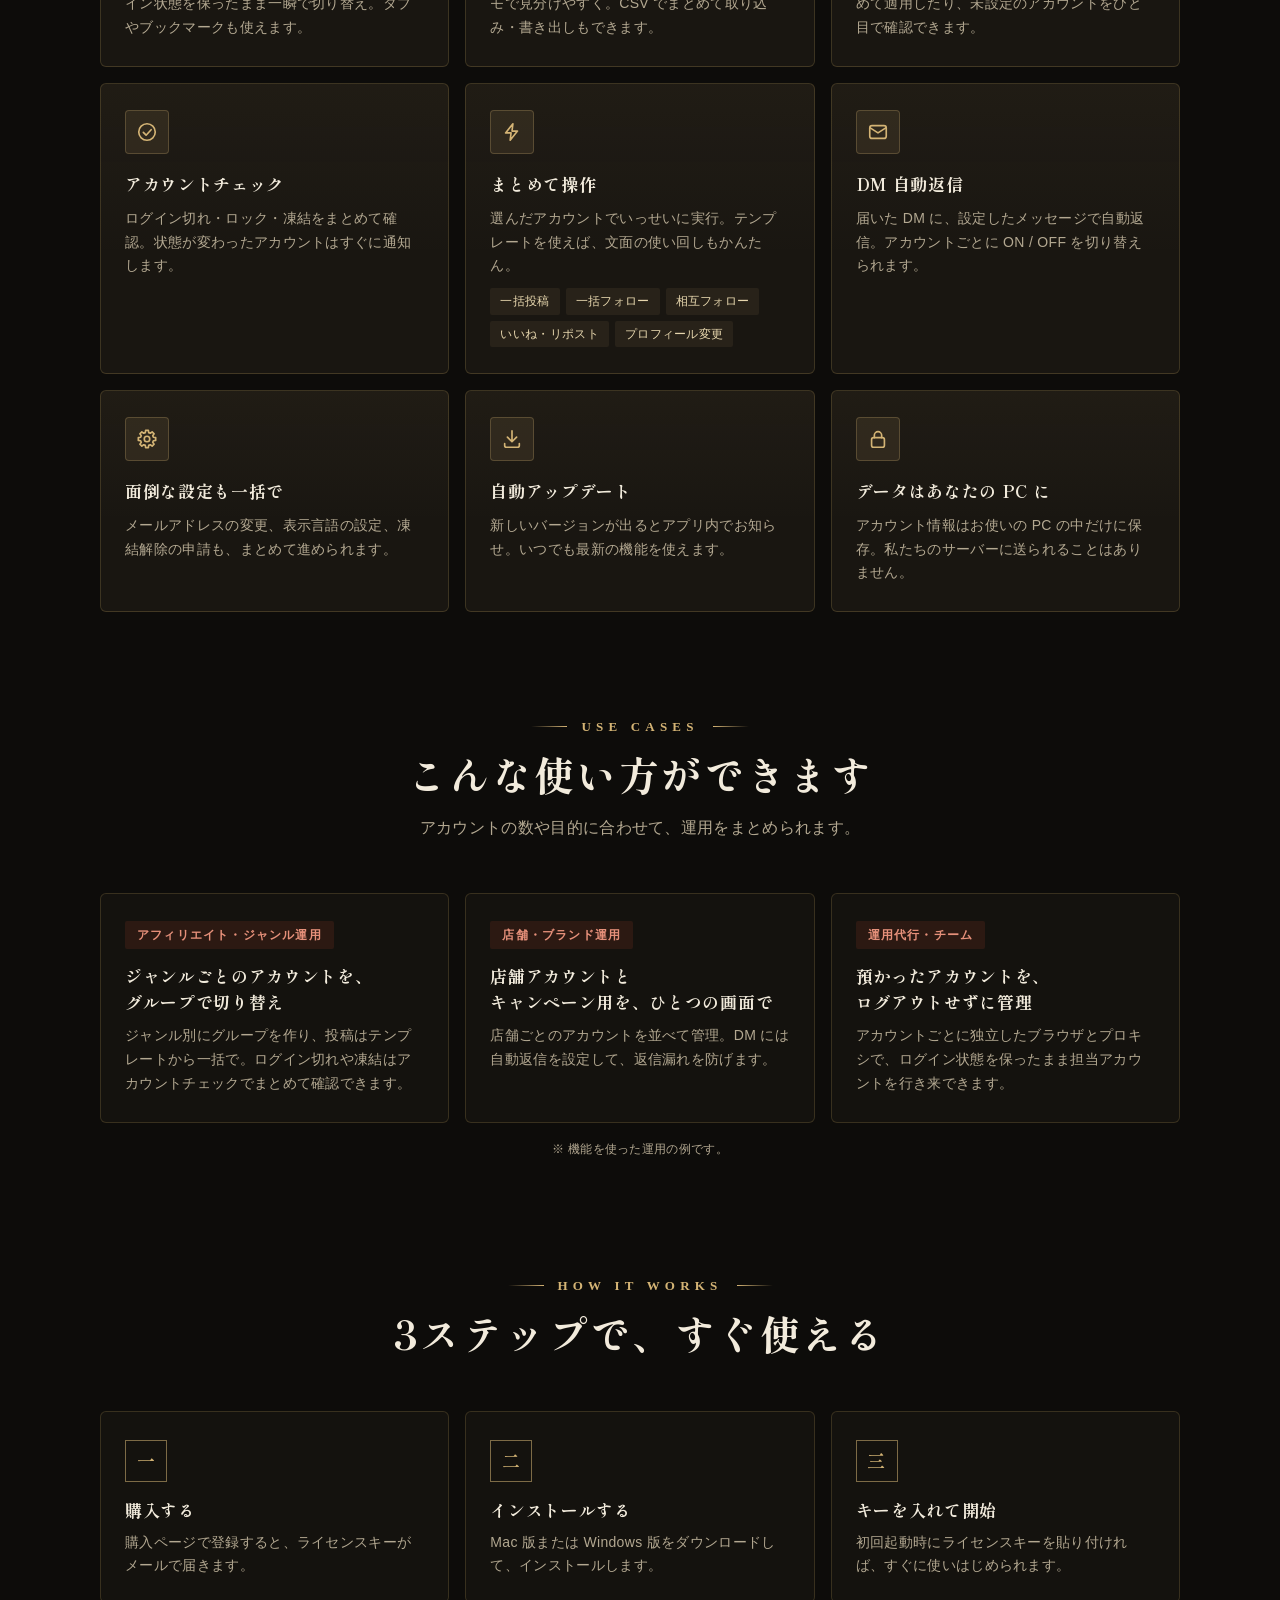
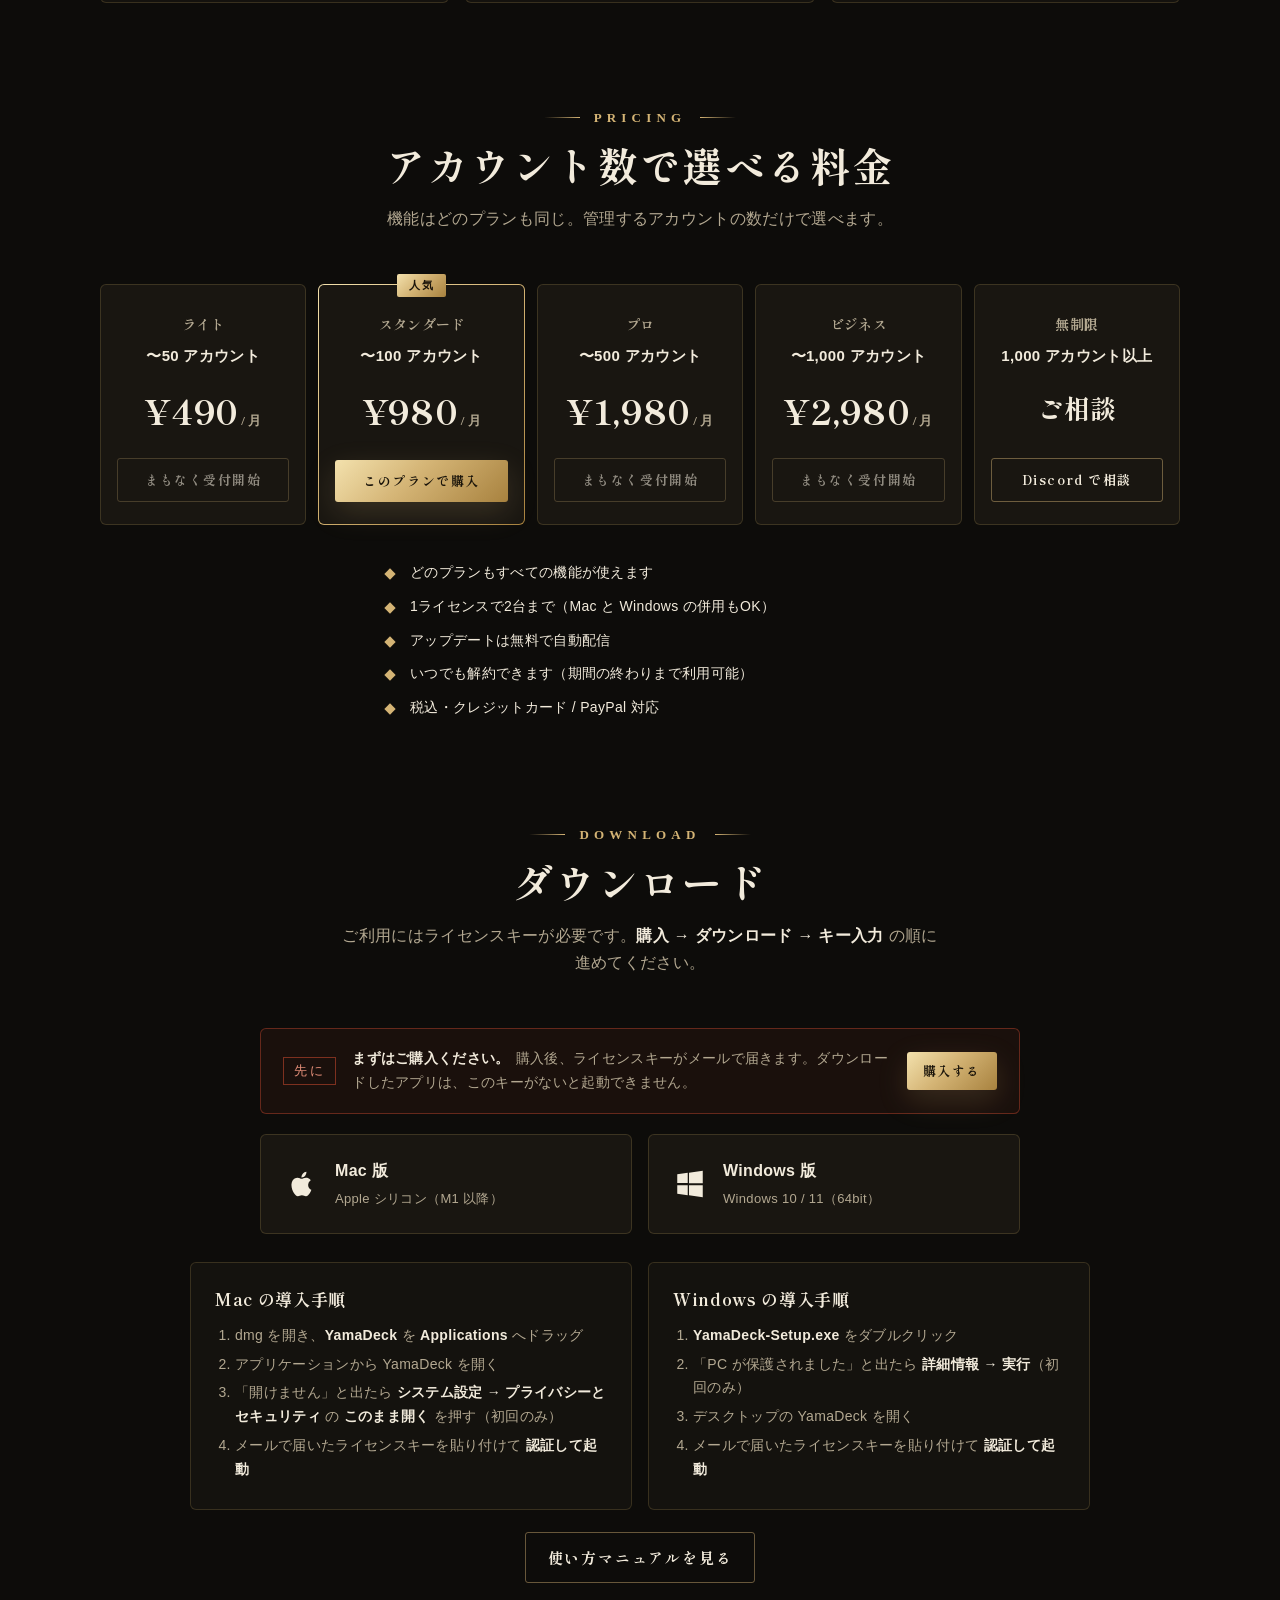
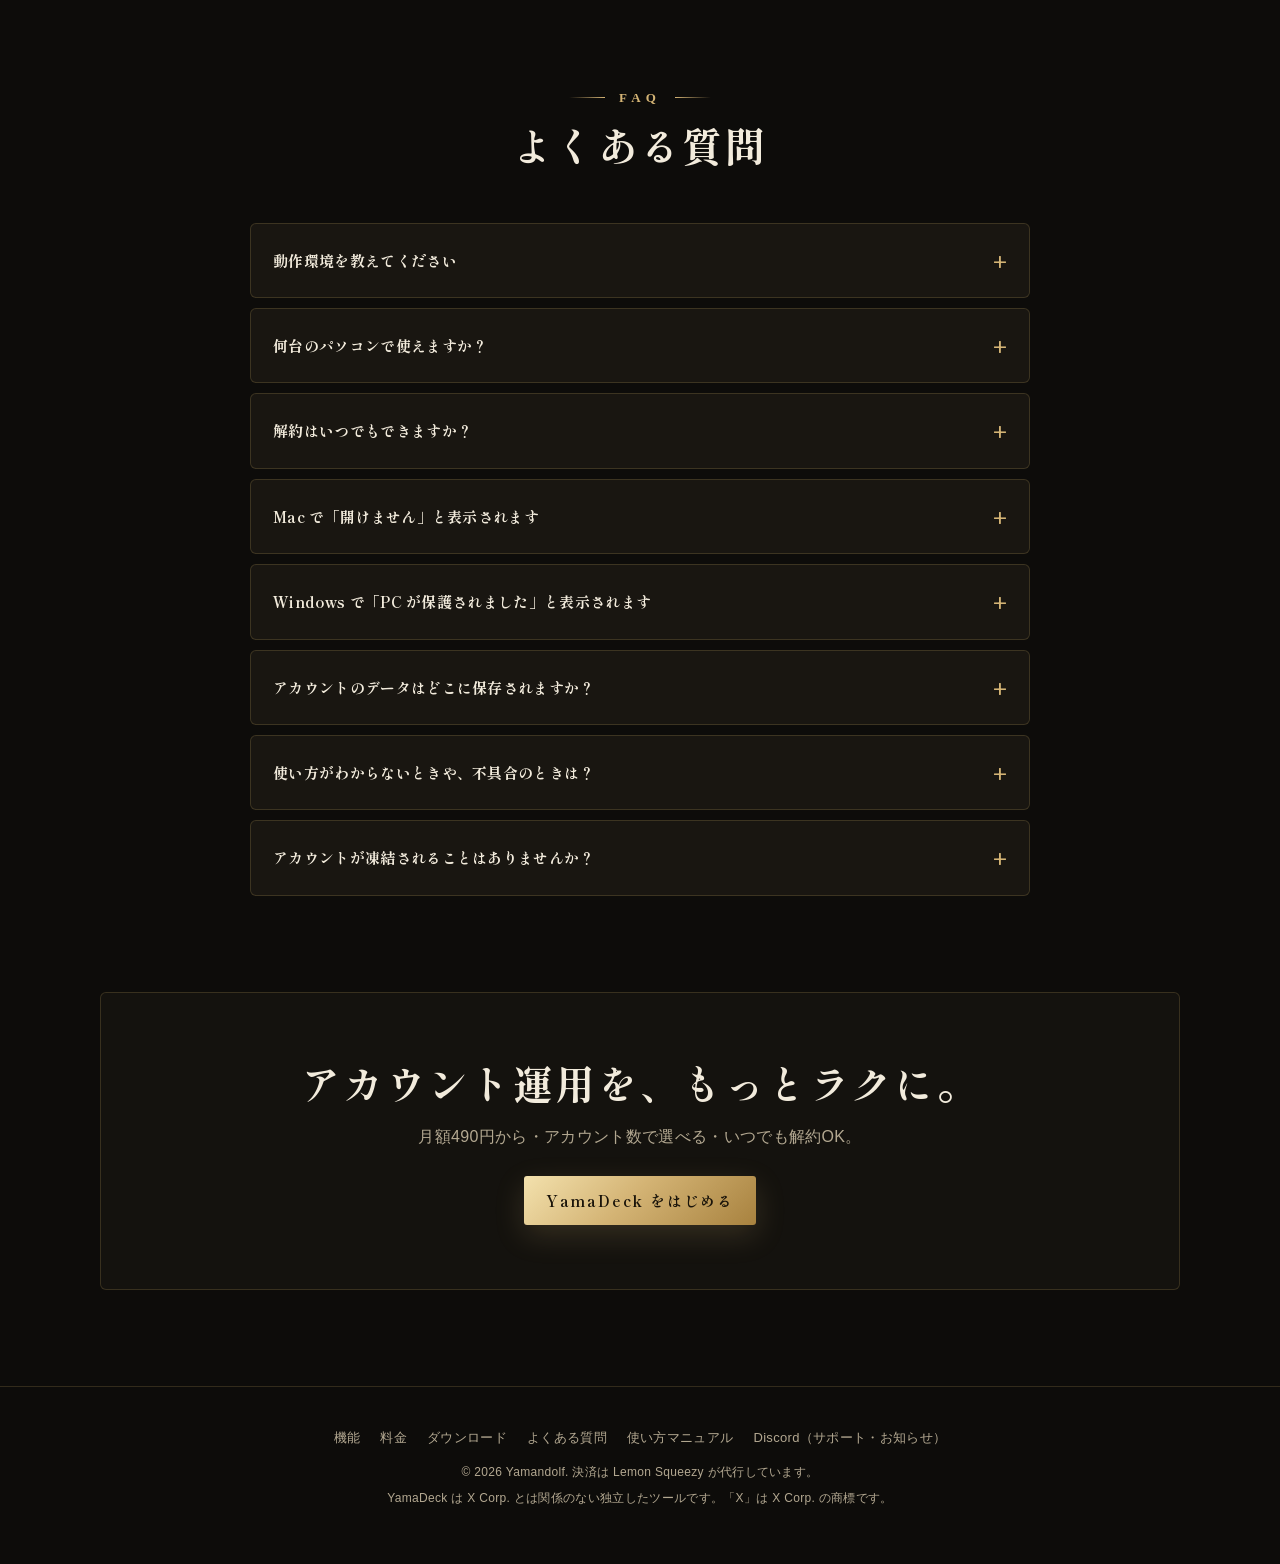
==== commit 611b3edc: "料金をアカウント数で選べる5プランに Co-Authored-By: Claude Opus 5.5 <noreply@anthropic.com>" ====
--- a/index.html
+++ b/index.html
@@ -4,12 +4,12 @@
   <meta charset="utf-8" />
   <meta name="viewport" content="width=device-width, initial-scale=1" />
   <title>YamaDeck｜X の複数アカウントを、ひとつのデッキで。</title>
-  <meta name="description" content="YamaDeck は X（旧Twitter）の複数アカウントをまとめて管理できるデスクトップアプリです。アカウントごとに独立したブラウザ、プロキシ管理、アカウントチェック、一括投稿・一括操作に対応。月額980円。" />
+  <meta name="description" content="YamaDeck は X（旧Twitter）の複数アカウントをまとめて管理できるデスクトップアプリです。アカウントごとに独立したブラウザ、プロキシ管理、アカウントチェック、一括投稿・一括操作に対応。月額490円から（管理アカウント数で選べる5プラン）。" />
 
   <!-- X（Twitter）・SNS でリンクを貼ったときのカード表示 -->
   <meta property="og:type" content="website" />
   <meta property="og:title" content="YamaDeck｜X の複数アカウントを、ひとつのデッキで。" />
-  <meta property="og:description" content="アカウント切り替え・プロキシ・アカウントチェック・一括操作をひとつのアプリに。Mac / Windows 対応、月額980円。" />
+  <meta property="og:description" content="アカウント切り替え・プロキシ・アカウントチェック・一括操作をひとつのアプリに。Mac / Windows 対応、月額490円から。" />
   <meta property="og:url" content="https://yamatobusiness.github.io/yamadeck/" />
   <meta property="og:image" content="https://yamatobusiness.github.io/yamadeck/og.png" />
   <meta name="twitter:card" content="summary_large_image" />
@@ -188,6 +188,21 @@
       background: linear-gradient(var(--panel), var(--panel)) padding-box, var(--grad) border-box;
       border: 1.5px solid transparent; box-shadow: 0 30px 80px rgba(37, 99, 235, .25);
     }
+    .plans { display: grid; grid-template-columns: repeat(5, 1fr); gap: 12px; }
+    @media (max-width: 1000px) { .plans { grid-template-columns: repeat(3, 1fr); } }
+    @media (max-width: 640px) { .plans { grid-template-columns: 1fr 1fr; } }
+    @media (max-width: 400px) { .plans { grid-template-columns: 1fr; } }
+    .plan-card { position: relative; display: flex; flex-direction: column; align-items: center; gap: 6px; padding: 28px 16px 22px; text-align: center; border-radius: var(--radius); background: var(--panel); border: 1px solid var(--line); }
+    .plan-card.popular { border-color: transparent; background: linear-gradient(var(--panel), var(--panel)) padding-box, var(--grad) border-box; border: 1px solid transparent; }
+    .plan-card .plan { font-weight: 700; color: var(--sub); font-size: 14px; }
+    .plan-limit { font-size: 15px; font-weight: 700; color: var(--text); }
+    .plan-card .price { margin: 8px 0 12px; font-size: 34px; }
+    .plan-card .price small { font-size: 13px; }
+    .price-ask { font-size: 26px !important; padding: 4px 0; }
+    .plan-card .btn { width: 100%; padding: 10px 8px; font-size: 13px; margin-top: auto; }
+    .plan-soon { opacity: .55; cursor: default; }
+    .plan-tag { position: absolute; top: -11px; padding: 2px 12px; font-size: 11px; font-weight: 700; color: #1a140a; background: var(--grad); border-radius: 2px; letter-spacing: .15em; }
+    .check.plan-common { max-width: 520px; margin: 36px auto 0; }
     .price-card .plan { font-weight: 700; color: var(--sub); font-size: 14px; }
     .price { margin: 10px 0 4px; font-family: Inter, sans-serif; font-weight: 800; font-size: 56px; letter-spacing: -2px; }
     .price small { font-size: 18px; font-weight: 600; color: var(--sub); letter-spacing: 0; }
@@ -430,22 +445,52 @@
     <div class="wrap">
       <div class="sec-head">
         <div class="eyebrow">Pricing</div>
-        <h2>シンプルな料金</h2>
-        <p>すべての機能が使えるプランは1つだけ。</p>
-      </div>
-      <div class="price-card">
-        <div class="plan">YamaDeck</div>
-        <div class="price">¥980<small> / 月</small></div>
-        <div class="price-note">税込・クレジットカード / PayPal 対応</div>
-        <ul class="check">
-          <li>すべての機能が使い放題</li>
-          <li>アカウント数の上限なし</li>
-          <li>1ライセンスで2台まで（Mac と Windows の併用もOK）</li>
-          <li>アップデートは無料で自動配信</li>
-          <li>いつでも解約できます（期間の終わりまで利用可能）</li>
-        </ul>
-        <a class="btn btn-primary" href="https://yamandolf.lemonsqueezy.com/checkout/buy/c8f4e047-52f2-4eb7-a67c-2184bd9d6c29" data-checkout>購入してはじめる</a>
-      </div>
+        <h2>アカウント数で選べる料金</h2>
+        <p>機能はどのプランも同じ。管理するアカウントの数だけで選べます。</p>
+      </div>
+      <div class="plans">
+        <div class="plan-card">
+          
+          <div class="plan">ライト</div>
+          <div class="plan-limit">〜50 アカウント</div>
+          <div class="price">¥490<small> / 月</small></div>
+          <span class="btn btn-ghost plan-soon" aria-disabled="true">まもなく受付開始</span>
+        </div>
+        <div class="plan-card popular">
+          <div class="plan-tag">人気</div>
+          <div class="plan">スタンダード</div>
+          <div class="plan-limit">〜100 アカウント</div>
+          <div class="price">¥980<small> / 月</small></div>
+          <a class="btn btn-primary" href="https://yamandolf.lemonsqueezy.com/checkout/buy/c8f4e047-52f2-4eb7-a67c-2184bd9d6c29" data-checkout>このプランで購入</a>
+        </div>
+        <div class="plan-card">
+          
+          <div class="plan">プロ</div>
+          <div class="plan-limit">〜500 アカウント</div>
+          <div class="price">¥1,980<small> / 月</small></div>
+          <span class="btn btn-ghost plan-soon" aria-disabled="true">まもなく受付開始</span>
+        </div>
+        <div class="plan-card">
+          
+          <div class="plan">ビジネス</div>
+          <div class="plan-limit">〜1,000 アカウント</div>
+          <div class="price">¥2,980<small> / 月</small></div>
+          <span class="btn btn-ghost plan-soon" aria-disabled="true">まもなく受付開始</span>
+        </div>
+        <div class="plan-card">
+          <div class="plan">無制限</div>
+          <div class="plan-limit">1,000 アカウント以上</div>
+          <div class="price price-ask">ご相談</div>
+          <a class="btn btn-ghost" href="https://discord.gg/QfQgqrtS3v" target="_blank" rel="noopener">Discord で相談</a>
+        </div>
+      </div>
+      <ul class="check plan-common">
+        <li>どのプランもすべての機能が使えます</li>
+        <li>1ライセンスで2台まで（Mac と Windows の併用もOK）</li>
+        <li>アップデートは無料で自動配信</li>
+        <li>いつでも解約できます（期間の終わりまで利用可能）</li>
+        <li>税込・クレジットカード / PayPal 対応</li>
+      </ul>
     </div>
   </section>
 
@@ -545,7 +590,7 @@
     <div class="wrap">
       <div class="final">
         <h2>アカウント運用を、もっとラクに。</h2>
-        <p>月額980円・いつでも解約OK。</p>
+        <p>月額490円から・アカウント数で選べる・いつでも解約OK。</p>
         <a class="btn btn-primary" href="https://yamandolf.lemonsqueezy.com/checkout/buy/c8f4e047-52f2-4eb7-a67c-2184bd9d6c29" data-checkout>YamaDeck をはじめる</a>
       </div>
     </div>
